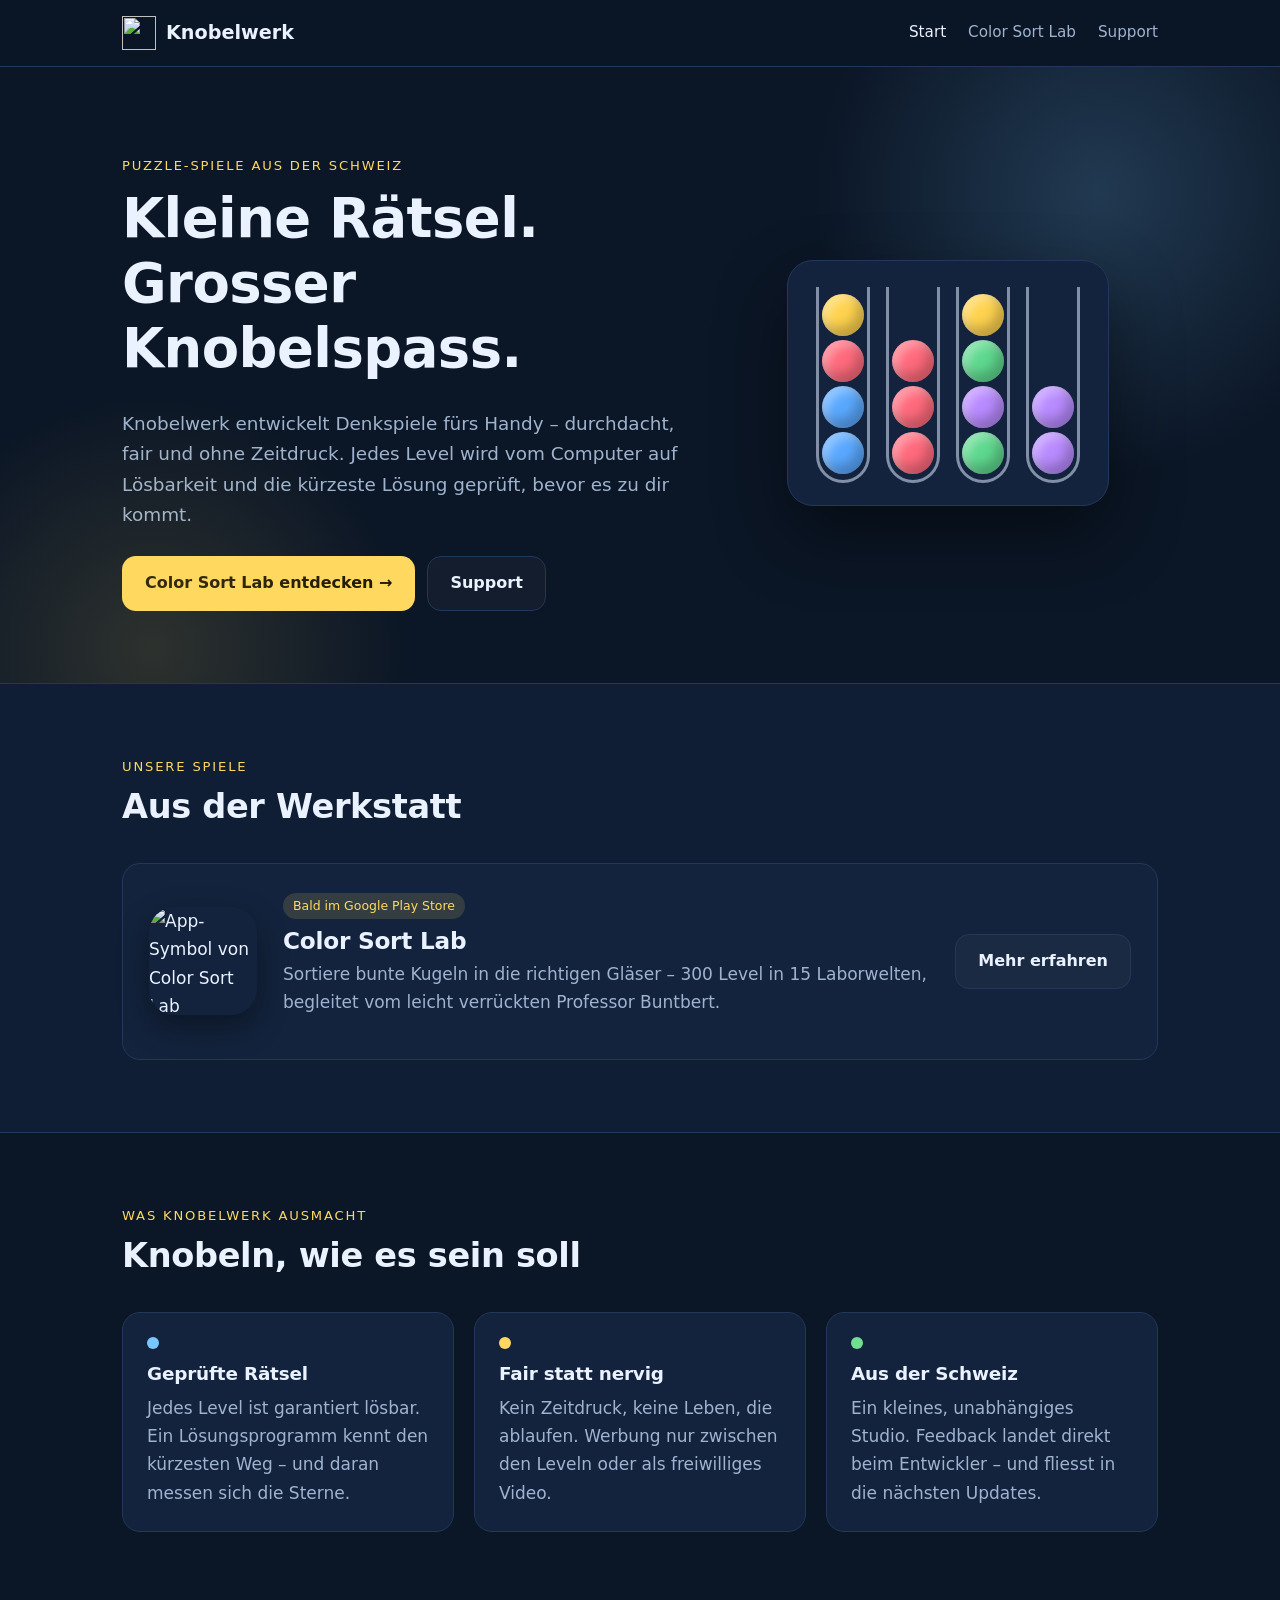
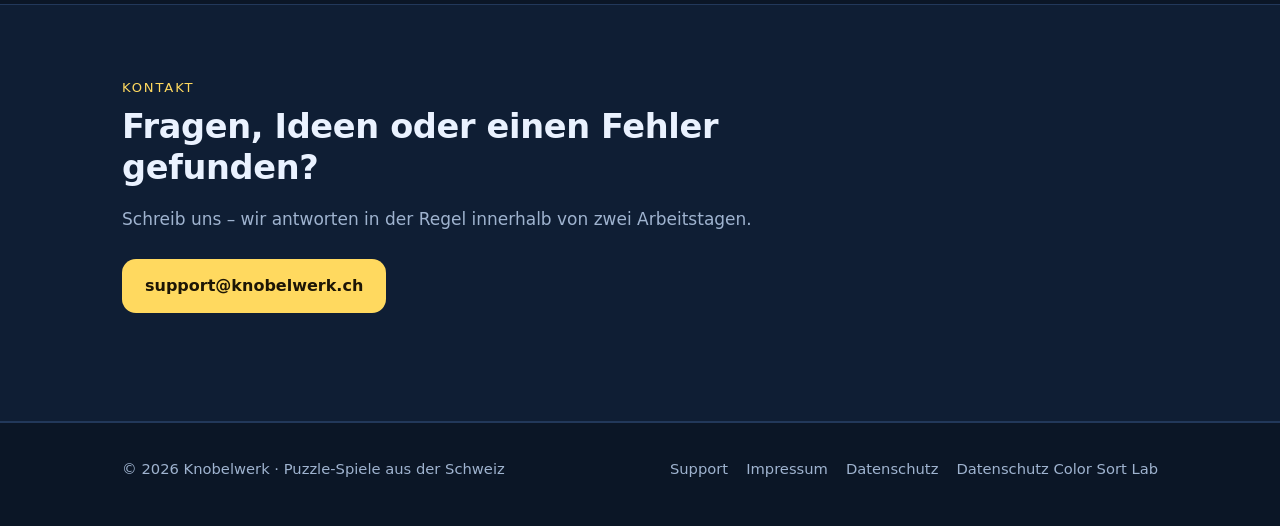
==== index.html @ 08bc74cb "Add files via upload" ====
<!DOCTYPE html>
<html lang="de">
<head>
  <meta charset="utf-8">
  <meta name="viewport" content="width=device-width, initial-scale=1">
  <title>Knobelwerk – Puzzle-Spiele aus der Schweiz</title>
  <meta name="description" content="Knobelwerk entwickelt durchdachte Denkspiele fürs Handy. Erstes Spiel: Color Sort Lab – 300 geprüfte Level, kein Zeitdruck.">
  <meta name="theme-color" content="#0b1626">
  <meta property="og:title" content="Knobelwerk – Puzzle-Spiele aus der Schweiz">
  <meta property="og:description" content="Knobelwerk entwickelt durchdachte Denkspiele fürs Handy. Erstes Spiel: Color Sort Lab – 300 geprüfte Level, kein Zeitdruck.">
  <meta property="og:type" content="website">
  <link rel="icon" href="/img/knobelwerk.svg" type="image/svg+xml">
  <link rel="icon" href="/favicon.png" type="image/png">
  <link rel="preload" href="/fonts/poppins-bold.woff2" as="font" type="font/woff2" crossorigin>
  <link rel="stylesheet" href="/style.css">
</head>
<body>
  <header class="site-header">
    <div class="wrap">
      <a class="brand" href="/"><img class="brand-mark" src="/img/knobelwerk.svg" alt="" width="34" height="34">Knobelwerk</a>
      <nav class="nav" aria-label="Hauptnavigation">
        <a href="/" aria-current="page" class="hide-sm">Start</a>
        <a href="/color-sort-lab/">Color Sort Lab</a>
        <a href="/support.html">Support</a>
      </nav>
    </div>
  </header>
  <main>
    <section class="hero">
      <div class="wrap">
        <div>
          <span class="eyebrow">Puzzle-Spiele aus der Schweiz</span>
          <h1>Kleine Rätsel.<br>Grosser Knobelspass.</h1>
          <p class="lead">Knobelwerk entwickelt Denkspiele fürs Handy – durchdacht, fair und ohne Zeitdruck. Jedes Level wird vom Computer auf Lösbarkeit und die kürzeste Lösung geprüft, bevor es zu dir kommt.</p>
          <div class="btn-row">
            <a class="btn btn-primary" href="/color-sort-lab/">Color Sort Lab entdecken →</a>
            <a class="btn btn-ghost" href="/support.html">Support</a>
          </div>
        </div>
        <div class="hero-art">
          <div class="tubes" aria-hidden="true">
            <div class="tube"><span class="ball b"></span><span class="ball b"></span><span class="ball r"></span><span class="ball y"></span></div>
            <div class="tube"><span class="ball r"></span><span class="ball r"></span><span class="ball r"></span></div>
            <div class="tube"><span class="ball g"></span><span class="ball v"></span><span class="ball g"></span><span class="ball y float"></span></div>
            <div class="tube"><span class="ball v"></span><span class="ball v"></span></div>
          </div>
        </div>
      </div>
    </section>

    <section class="alt" id="spiele">
      <div class="wrap">
        <div class="section-head">
          <span class="eyebrow">Unsere Spiele</span>
          <h2>Aus der Werkstatt</h2>
        </div>
        <article class="app-card">
          <img class="icon" src="/img/csl_icon.png" alt="App-Symbol von Color Sort Lab" width="108" height="108">
          <div>
            <span class="tag">Bald im Google Play Store</span>
            <h3>Color Sort Lab</h3>
            <p class="muted">Sortiere bunte Kugeln in die richtigen Gläser – 300 Level in 15 Laborwelten, begleitet vom leicht verrückten Professor Buntbert.</p>
          </div>
          <a class="btn btn-ghost" href="/color-sort-lab/">Mehr erfahren</a>
        </article>
      </div>
    </section>

    <section>
      <div class="wrap">
        <div class="section-head">
          <span class="eyebrow">Was Knobelwerk ausmacht</span>
          <h2>Knobeln, wie es sein soll</h2>
        </div>
        <div class="grid-3">
          <div class="card"><div class="dot" style="background:var(--blue)"></div><h3>Geprüfte Rätsel</h3><p>Jedes Level ist garantiert lösbar. Ein Lösungsprogramm kennt den kürzesten Weg – und daran messen sich die Sterne.</p></div>
          <div class="card"><div class="dot" style="background:var(--gold)"></div><h3>Fair statt nervig</h3><p>Kein Zeitdruck, keine Leben, die ablaufen. Werbung nur zwischen den Leveln oder als freiwilliges Video.</p></div>
          <div class="card"><div class="dot" style="background:var(--green)"></div><h3>Aus der Schweiz</h3><p>Ein kleines, unabhängiges Studio. Feedback landet direkt beim Entwickler – und fliesst in die nächsten Updates.</p></div>
        </div>
      </div>
    </section>

    <section class="alt" id="kontakt">
      <div class="wrap">
        <div class="section-head">
          <span class="eyebrow">Kontakt</span>
          <h2>Fragen, Ideen oder einen Fehler gefunden?</h2>
          <p class="muted">Schreib uns – wir antworten in der Regel innerhalb von zwei Arbeitstagen.</p>
          <div class="btn-row"><a class="btn btn-primary" href="mailto:support@knobelwerk.ch">support@knobelwerk.ch</a></div>
        </div>
      </div>
    </section>
  </main>
  <footer class="site-footer">
    <div class="wrap">
      <span>© 2026 Knobelwerk · Puzzle-Spiele aus der Schweiz</span>
      <nav aria-label="Rechtliches">
        <a href="/support.html">Support</a>
        <a href="/impressum.html">Impressum</a>
        <a href="/datenschutz.html">Datenschutz</a>
        <a href="/color-sort-lab/datenschutz.html">Datenschutz Color Sort Lab</a>
      </nav>
    </div>
  </footer>
</body>
</html>
---- style.css ----
/* Knobelwerk – gemeinsames Aussehen aller Seiten. Schriften liegen lokal (keine Google-Server). */
@font-face { font-family: "Poppins"; src: url("/fonts/poppins-regular.woff2") format("woff2"); font-weight: 400; font-display: swap; }
@font-face { font-family: "Poppins"; src: url("/fonts/poppins-medium.woff2") format("woff2"); font-weight: 500; font-display: swap; }
@font-face { font-family: "Poppins"; src: url("/fonts/poppins-bold.woff2") format("woff2"); font-weight: 700; font-display: swap; }

:root {
  --bg: #0b1626;
  --bg-2: #0f1e34;
  --panel: #13233d;
  --line: #22385a;
  --text: #eaf2ff;
  --muted: #9fb3cf;
  --gold: #ffd95f;
  --blue: #79c7ff;
  --pink: #ff829f;
  --green: #71df91;
  --violet: #c794ff;
  --radius: 18px;
  --max: 1080px;
}

* { box-sizing: border-box; }
html { scroll-behavior: smooth; }
body {
  margin: 0;
  background: var(--bg);
  color: var(--text);
  font: 400 17px/1.65 "Poppins", system-ui, -apple-system, "Segoe UI", Roboto, sans-serif;
  -webkit-font-smoothing: antialiased;
}
img { max-width: 100%; display: block; }
a { color: var(--blue); text-decoration-thickness: 1px; text-underline-offset: 3px; }
a:hover { color: #b5e0ff; }
h1, h2, h3 { font-weight: 700; line-height: 1.2; margin: 0 0 .5em; letter-spacing: -0.01em; }
h1 { font-size: clamp(2.1rem, 5vw, 3.4rem); }
h2 { font-size: clamp(1.5rem, 3vw, 2.1rem); }
h3 { font-size: 1.15rem; }
p { margin: 0 0 1em; }
.wrap { max-width: var(--max); margin: 0 auto; padding: 0 22px; }
.muted { color: var(--muted); }
.eyebrow { color: var(--gold); font-weight: 500; font-size: .82rem; letter-spacing: .14em; text-transform: uppercase; margin-bottom: .7em; display: block; }

/* Kopfzeile */
.site-header { position: sticky; top: 0; z-index: 10; background: rgba(11, 22, 38, .86); backdrop-filter: blur(10px); border-bottom: 1px solid var(--line); }
.site-header .wrap { display: flex; align-items: center; justify-content: space-between; height: 66px; gap: 16px; }
.brand { display: flex; align-items: center; gap: 10px; color: var(--text); text-decoration: none; font-weight: 700; font-size: 1.2rem; }
.brand-mark { width: 34px; height: 34px; }
.nav { display: flex; gap: 22px; }
.nav a { color: var(--muted); text-decoration: none; font-weight: 500; font-size: .95rem; white-space: nowrap; }
.nav a:hover, .nav a[aria-current="page"] { color: var(--text); }

/* Hero */
.hero { position: relative; overflow: hidden; padding: 88px 0 72px; }
.hero::before { content: ""; position: absolute; inset: -30% -10% auto auto; width: 620px; height: 620px; border-radius: 50%;
  background: radial-gradient(circle, rgba(121, 199, 255, .20), transparent 65%); pointer-events: none; }
.hero::after { content: ""; position: absolute; inset: auto auto -40% -10%; width: 560px; height: 560px; border-radius: 50%;
  background: radial-gradient(circle, rgba(255, 217, 95, .14), transparent 65%); pointer-events: none; }
.hero .wrap { position: relative; display: grid; grid-template-columns: 1.15fr .85fr; gap: 48px; align-items: center; }
.hero p.lead { font-size: 1.15rem; color: var(--muted); max-width: 34em; }
.hero-art { display: flex; justify-content: center; }

/* Kugel-Dekoration (reines CSS, kein Bild) */
.tubes { display: flex; gap: 16px; align-items: flex-end; padding: 26px 28px 22px; background: var(--panel); border: 1px solid var(--line); border-radius: 26px; box-shadow: 0 30px 70px rgba(0,0,0,.45); }
.tube { width: 54px; height: 196px; border: 3px solid rgba(220, 235, 255, .55); border-top: none; border-radius: 0 0 28px 28px; display: flex; flex-direction: column-reverse; align-items: center; gap: 4px; padding: 6px 0; }
.ball { width: 42px; height: 42px; border-radius: 50%; box-shadow: inset -6px -8px 12px rgba(0,0,0,.25), inset 6px 6px 10px rgba(255,255,255,.35); }
.ball.r { background: #ff6b7d; } .ball.b { background: #5aa9ff; } .ball.g { background: #5fd98f; } .ball.y { background: #ffd34f; } .ball.v { background: #b98bff; }
.ball.float { animation: bob 2.6s ease-in-out infinite; }
@keyframes bob { 0%, 100% { transform: translateY(-58px); } 50% { transform: translateY(-70px); } }
@media (prefers-reduced-motion: reduce) { .ball.float { animation: none; transform: translateY(-62px); } html { scroll-behavior: auto; } }

/* Knöpfe */
.btn-row { display: flex; flex-wrap: wrap; gap: 12px; margin-top: 26px; }
.btn { display: inline-flex; align-items: center; gap: 10px; padding: 13px 22px; border-radius: 14px; font-weight: 700; text-decoration: none; font-size: 1rem; border: 1px solid transparent; }
.btn-primary { background: var(--gold); color: #1d1606; }
.btn-primary:hover { background: #ffe58b; color: #1d1606; }
.btn-ghost { border-color: var(--line); color: var(--text); background: rgba(255,255,255,.03); }
.btn-ghost:hover { border-color: var(--blue); color: var(--text); }
.btn[aria-disabled="true"] { opacity: .75; cursor: default; }

/* Abschnitte */
section { padding: 72px 0; }
section.alt { background: var(--bg-2); border-top: 1px solid var(--line); border-bottom: 1px solid var(--line); }
.section-head { max-width: 640px; margin-bottom: 36px; }

/* App-Karte */
.app-card { display: grid; grid-template-columns: auto 1fr auto; gap: 26px; align-items: center; background: var(--panel); border: 1px solid var(--line); border-radius: var(--radius); padding: 26px; }
.app-card img.icon { width: 108px; height: 108px; border-radius: 26px; box-shadow: 0 12px 30px rgba(0,0,0,.4); }
.app-card h3 { font-size: 1.45rem; margin-bottom: .2em; }
.tag { display: inline-block; font-size: .78rem; font-weight: 500; padding: 3px 10px; border-radius: 999px; background: rgba(255, 217, 95, .14); color: var(--gold); margin-bottom: 8px; }

/* Raster */
.grid-3 { display: grid; grid-template-columns: repeat(3, 1fr); gap: 20px; }
.card { background: var(--panel); border: 1px solid var(--line); border-radius: var(--radius); padding: 24px; }
.card .dot { width: 12px; height: 12px; border-radius: 50%; margin-bottom: 14px; }
.card p { color: var(--muted); margin: 0; }

/* Screenshots */
.shots { display: grid; grid-auto-flow: column; grid-auto-columns: minmax(200px, 1fr); gap: 18px; overflow-x: auto; padding-bottom: 12px; scroll-snap-type: x mandatory; }
.shots figure { margin: 0; scroll-snap-align: start; }
.shots img { border-radius: 22px; border: 1px solid var(--line); box-shadow: 0 18px 40px rgba(0,0,0,.35); width: 100%; height: auto; aspect-ratio: 9 / 16; }
.shots figcaption { color: var(--muted); font-size: .88rem; margin-top: 10px; text-align: center; }

/* FAQ */
details { background: var(--panel); border: 1px solid var(--line); border-radius: 14px; padding: 4px 20px; margin-bottom: 12px; }
summary { cursor: pointer; font-weight: 500; padding: 14px 0; list-style: none; position: relative; padding-right: 28px; }
summary::-webkit-details-marker { display: none; }
summary::after { content: "+"; position: absolute; right: 0; top: 10px; font-size: 1.4rem; color: var(--gold); }
details[open] summary::after { content: "–"; }
details p, details ul { color: var(--muted); }

/* Textseiten (Datenschutz, Impressum) */
.doc { max-width: 780px; padding: 56px 22px 80px; margin: 0 auto; }
.doc h1 { font-size: clamp(1.8rem, 4vw, 2.4rem); }
.doc h2 { font-size: 1.25rem; margin-top: 2em; color: var(--gold); }
.doc h3 { margin-top: 1.4em; }
.doc li { margin-bottom: .4em; }
.box { background: var(--panel); border: 1px solid var(--line); border-radius: 14px; padding: 16px 20px; margin: 18px 0; }
table { width: 100%; border-collapse: collapse; font-size: .95rem; margin: 12px 0; }
th, td { text-align: left; vertical-align: top; padding: 9px 10px; border-bottom: 1px solid var(--line); }
th { color: var(--muted); font-weight: 500; }
.table-scroll { overflow-x: auto; }

/* Fusszeile */
.site-footer { border-top: 1px solid var(--line); padding: 34px 0 44px; color: var(--muted); font-size: .92rem; }
.site-footer .wrap { display: flex; flex-wrap: wrap; gap: 14px 28px; justify-content: space-between; align-items: center; }
.site-footer nav { display: flex; flex-wrap: wrap; gap: 18px; }
.site-footer a { color: var(--muted); text-decoration: none; }
.site-footer a:hover { color: var(--text); }

@media (max-width: 860px) {
  .hero { padding: 56px 0 48px; }
  .hero .wrap { grid-template-columns: 1fr; gap: 40px; }
  .grid-3 { grid-template-columns: 1fr; }
  .app-card { grid-template-columns: 1fr; text-align: left; }
  .app-card img.icon { width: 84px; height: 84px; border-radius: 20px; }
  .app-card .btn { justify-content: center; }
  .wrap { padding: 0 18px; }
  .brand { font-size: 1.05rem; gap: 8px; }
  .brand-mark { width: 30px; height: 30px; }
  .nav { gap: 14px; }
  .nav a { font-size: .9rem; }
  .nav a.hide-sm { display: none; }
  .tube { width: 44px; height: 164px; }
  .ball { width: 34px; height: 34px; }
  @keyframes bob { 0%, 100% { transform: translateY(-48px); } 50% { transform: translateY(-58px); } }
}
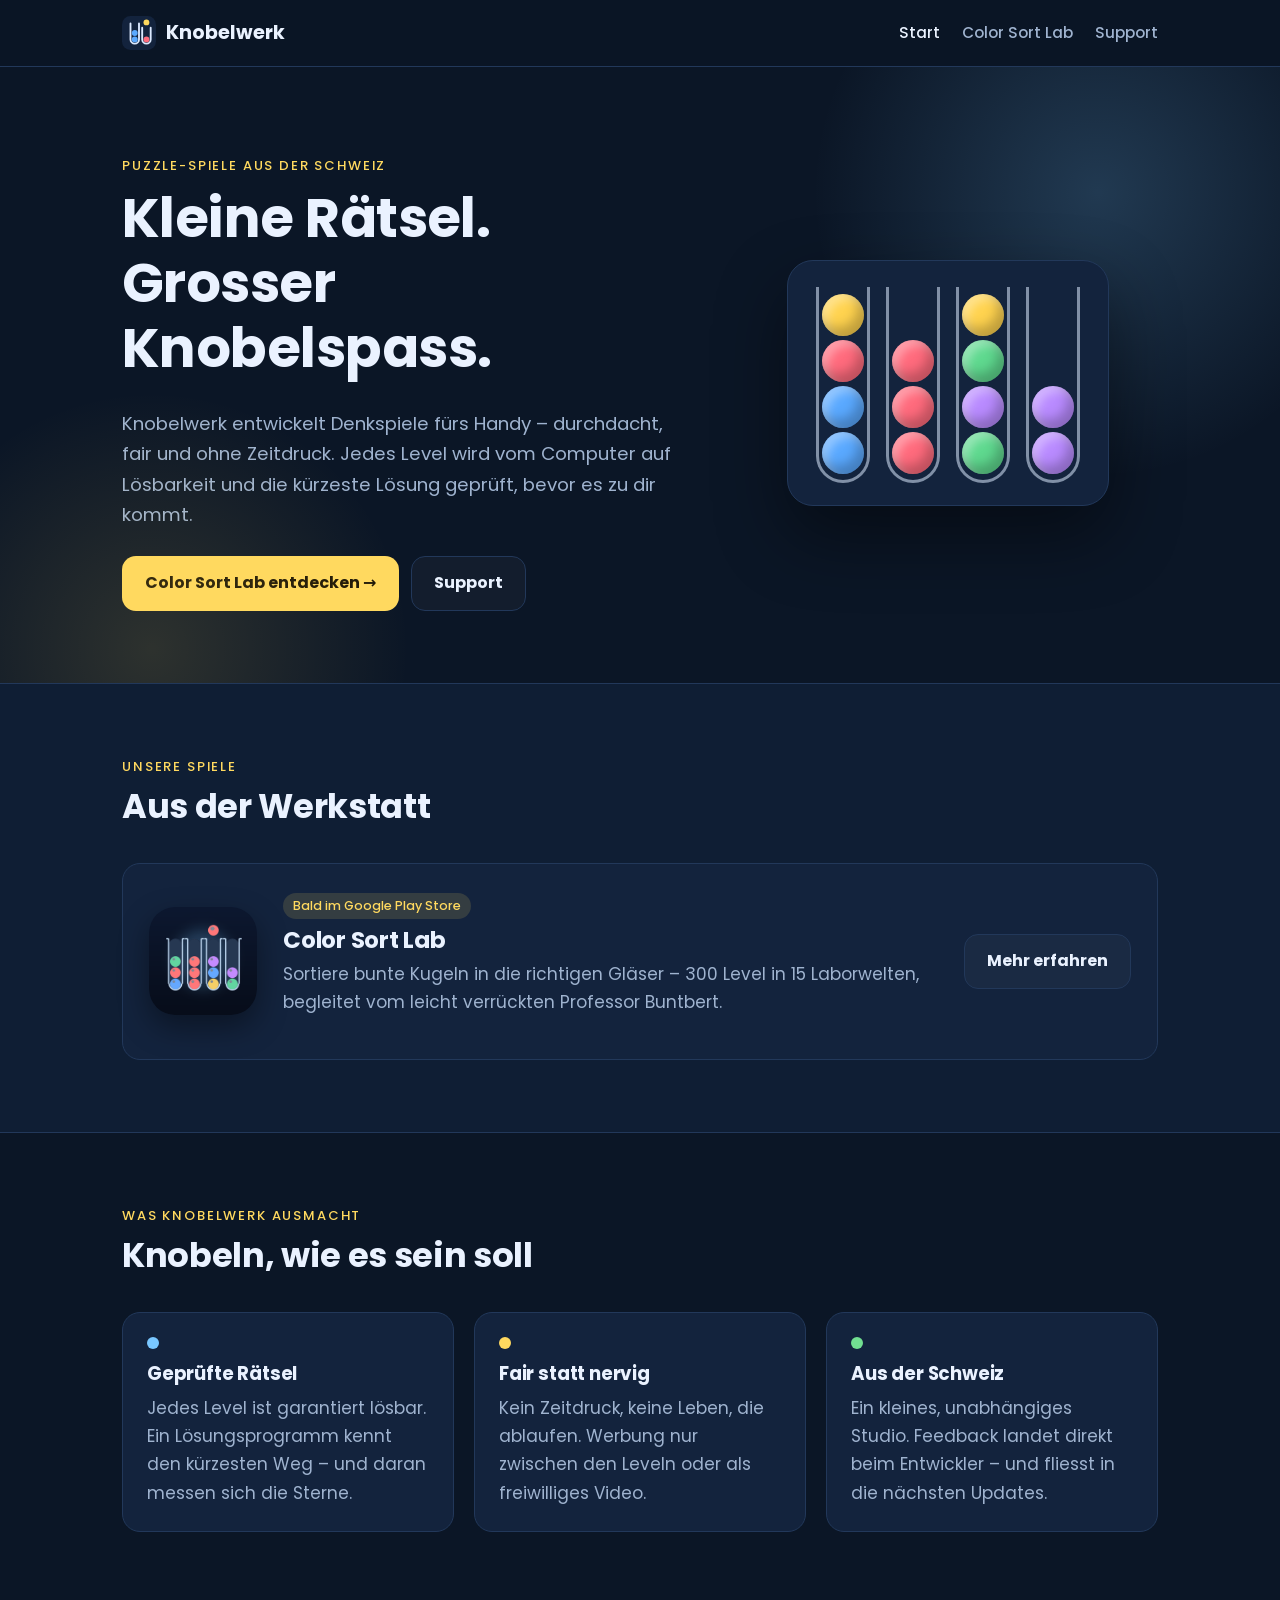
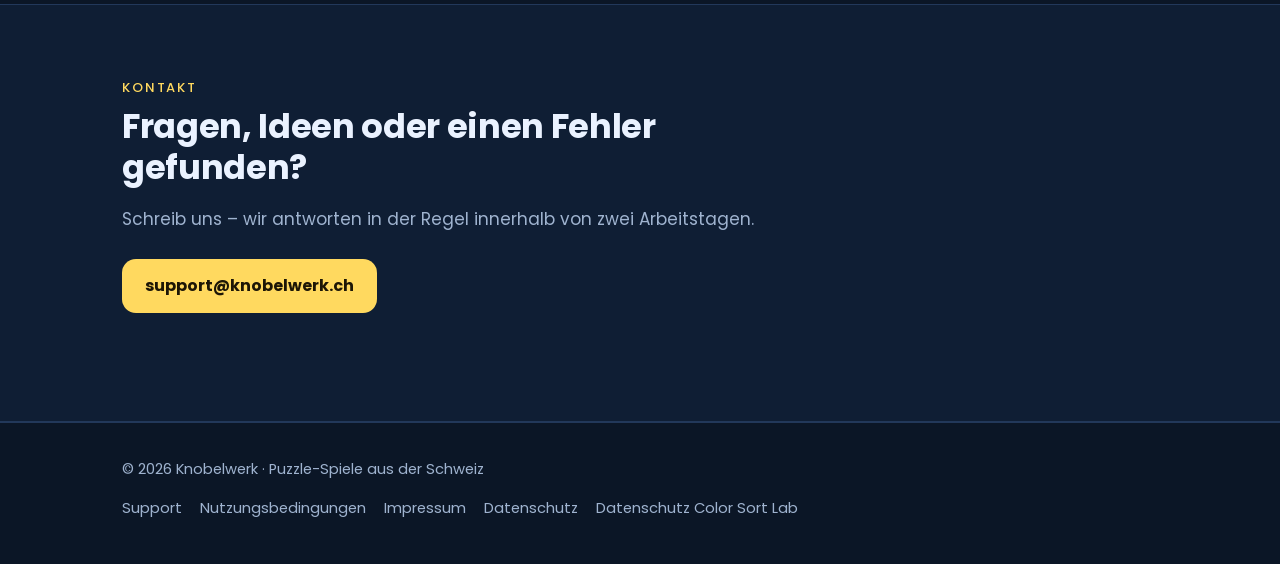
==== commit eb81be8b: "Add files via upload" ====
--- a/index.html
+++ b/index.html
@@ -96,6 +96,7 @@
       <span>© 2026 Knobelwerk · Puzzle-Spiele aus der Schweiz</span>
       <nav aria-label="Rechtliches">
         <a href="/support.html">Support</a>
+        <a href="/nutzungsbedingungen.html">Nutzungsbedingungen</a>
         <a href="/impressum.html">Impressum</a>
         <a href="/datenschutz.html">Datenschutz</a>
         <a href="/color-sort-lab/datenschutz.html">Datenschutz Color Sort Lab</a>
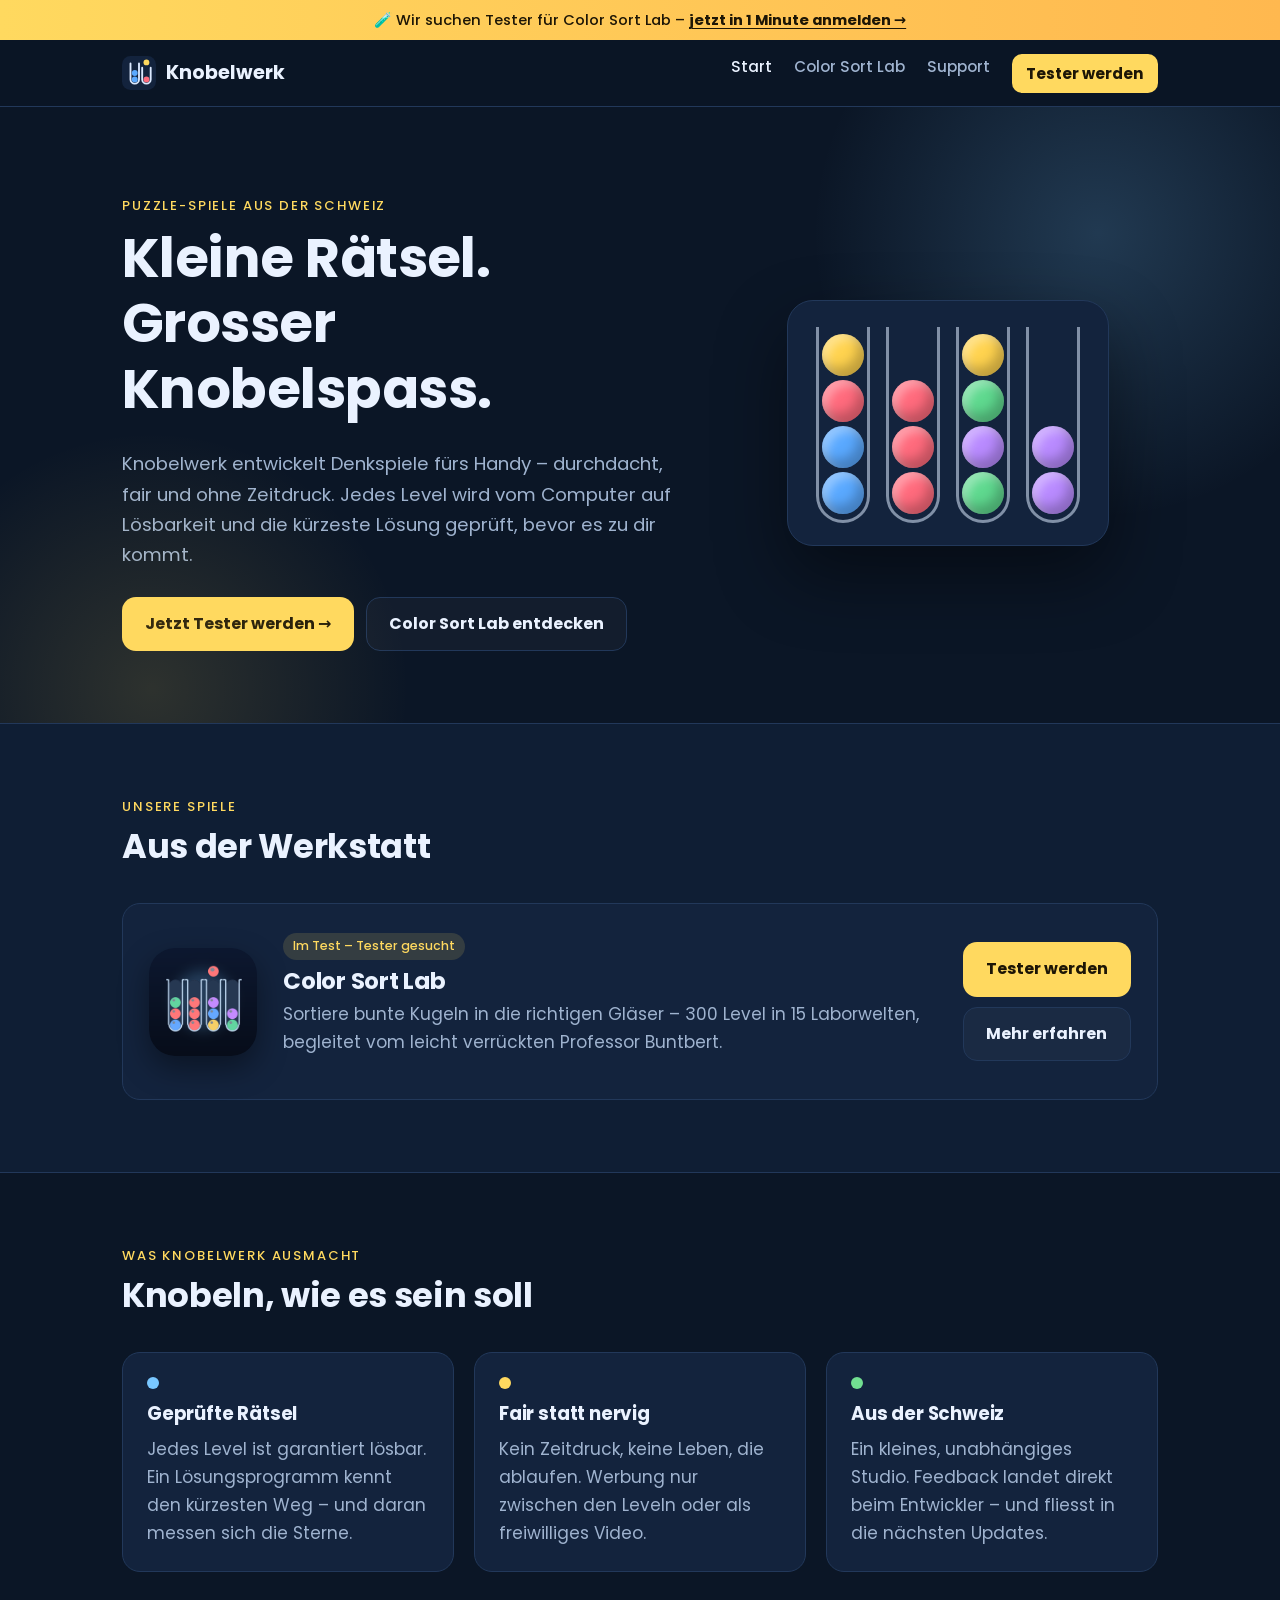
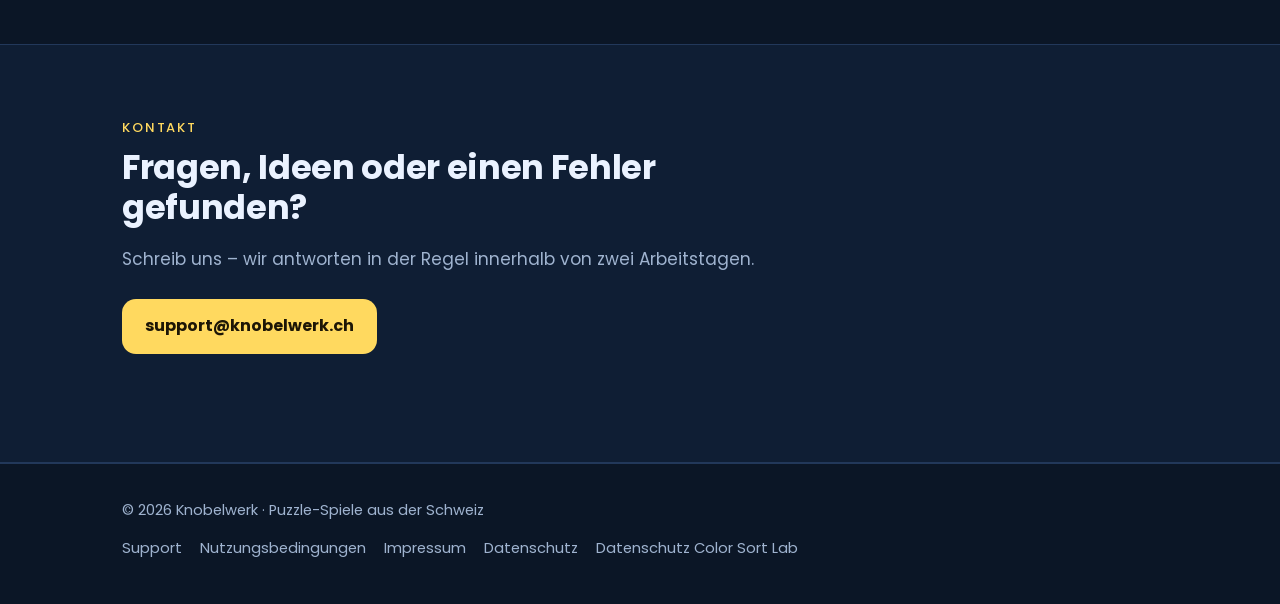
==== commit fd4623a6: "Add files via upload Hinzufügen Anmelden für den Test" ====
--- a/index.html
+++ b/index.html
@@ -15,13 +15,15 @@
   <link rel="stylesheet" href="/style.css">
 </head>
 <body>
+  <div class="announce">🧪 Wir suchen Tester für Color Sort Lab – <a href="/tester/">jetzt in 1 Minute anmelden →</a></div>
   <header class="site-header">
     <div class="wrap">
       <a class="brand" href="/"><img class="brand-mark" src="/img/knobelwerk.svg" alt="" width="34" height="34">Knobelwerk</a>
       <nav class="nav" aria-label="Hauptnavigation">
         <a href="/" aria-current="page" class="hide-sm">Start</a>
-        <a href="/color-sort-lab/">Color Sort Lab</a>
+        <a href="/color-sort-lab/" class="hide-sm">Color Sort Lab</a>
         <a href="/support.html">Support</a>
+        <a href="/tester/" class="nav-cta">Tester werden</a>
       </nav>
     </div>
   </header>
@@ -33,8 +35,8 @@
           <h1>Kleine Rätsel.<br>Grosser Knobelspass.</h1>
           <p class="lead">Knobelwerk entwickelt Denkspiele fürs Handy – durchdacht, fair und ohne Zeitdruck. Jedes Level wird vom Computer auf Lösbarkeit und die kürzeste Lösung geprüft, bevor es zu dir kommt.</p>
           <div class="btn-row">
-            <a class="btn btn-primary" href="/color-sort-lab/">Color Sort Lab entdecken →</a>
-            <a class="btn btn-ghost" href="/support.html">Support</a>
+            <a class="btn btn-primary" href="/tester/">Jetzt Tester werden →</a>
+            <a class="btn btn-ghost" href="/color-sort-lab/">Color Sort Lab entdecken</a>
           </div>
         </div>
         <div class="hero-art">
@@ -57,11 +59,14 @@
         <article class="app-card">
           <img class="icon" src="/img/csl_icon.png" alt="App-Symbol von Color Sort Lab" width="108" height="108">
           <div>
-            <span class="tag">Bald im Google Play Store</span>
+            <span class="tag">Im Test – Tester gesucht</span>
             <h3>Color Sort Lab</h3>
             <p class="muted">Sortiere bunte Kugeln in die richtigen Gläser – 300 Level in 15 Laborwelten, begleitet vom leicht verrückten Professor Buntbert.</p>
           </div>
-          <a class="btn btn-ghost" href="/color-sort-lab/">Mehr erfahren</a>
+          <div style="display:grid;gap:10px">
+            <a class="btn btn-primary" href="/tester/">Tester werden</a>
+            <a class="btn btn-ghost" href="/color-sort-lab/">Mehr erfahren</a>
+          </div>
         </article>
       </div>
     </section>
--- a/style.css
+++ b/style.css
@@ -144,3 +144,40 @@
   .ball { width: 34px; height: 34px; }
   @keyframes bob { 0%, 100% { transform: translateY(-48px); } 50% { transform: translateY(-58px); } }
 }
+
+/* Hinweisleiste Tester (oben auf allen Seiten) */
+.announce { background: linear-gradient(90deg, #ffd95f, #ffb84f); color: #1d1606; text-align: center; font-weight: 500; font-size: .92rem; padding: 8px 16px; }
+.announce a { color: #1d1606; font-weight: 700; }
+.nav a.nav-cta { background: var(--gold); color: #1d1606; padding: 7px 14px; border-radius: 10px; font-weight: 700; }
+.nav a.nav-cta:hover, .nav a.nav-cta[aria-current="page"] { background: #ffe58b; color: #1d1606; }
+
+/* Formular */
+.form-card { background: var(--panel); border: 1px solid var(--line); border-radius: var(--radius); padding: 28px; }
+.form-card h2 { margin-bottom: .3em; }
+.field { margin-bottom: 18px; }
+.field label { display: block; font-weight: 500; margin-bottom: 6px; }
+.field .hint { color: var(--muted); font-size: .86rem; margin-top: 4px; }
+.field input[type=text], .field input[type=email], .field select, .field textarea {
+  width: 100%; padding: 13px 14px; border-radius: 12px; border: 1px solid var(--line); background: #0b1626; color: var(--text);
+  font: inherit; font-size: 1rem; }
+.field input:focus, .field select:focus, .field textarea:focus { outline: 2px solid var(--blue); outline-offset: 1px; border-color: transparent; }
+.check { display: flex; gap: 12px; align-items: flex-start; color: var(--muted); font-size: .92rem; margin-bottom: 20px; }
+.check input { width: 20px; height: 20px; margin-top: 3px; accent-color: var(--gold); flex: none; }
+.form-card button { width: 100%; justify-content: center; border: none; cursor: pointer; font: inherit; font-weight: 700; font-size: 1.05rem; }
+.honey { position: absolute; left: -5000px; }
+.tester-grid { display: grid; grid-template-columns: 1fr 1fr; gap: 40px; align-items: start; }
+.steps { counter-reset: s; list-style: none; padding: 0; margin: 0 0 24px; }
+.steps li { counter-increment: s; position: relative; padding-left: 52px; margin-bottom: 18px; }
+.steps li::before { content: counter(s); position: absolute; left: 0; top: 0; width: 36px; height: 36px; border-radius: 50%; background: var(--gold); color: #1d1606; font-weight: 700; display: grid; place-items: center; }
+.steps li strong { display: block; }
+.steps li span { color: var(--muted); }
+.qr { background: #fff; border-radius: 16px; padding: 12px; width: 180px; }
+@media (max-width: 860px) {
+  .tester-grid { grid-template-columns: 1fr; gap: 28px; }
+  .nav a.nav-cta { padding: 6px 10px; }
+}
+@media (max-width: 860px) {
+  .tester-grid > form { order: -1; }
+  .hero-compact { padding: 36px 0 28px; }
+  .hero-compact .hero-art { display: none; }
+}
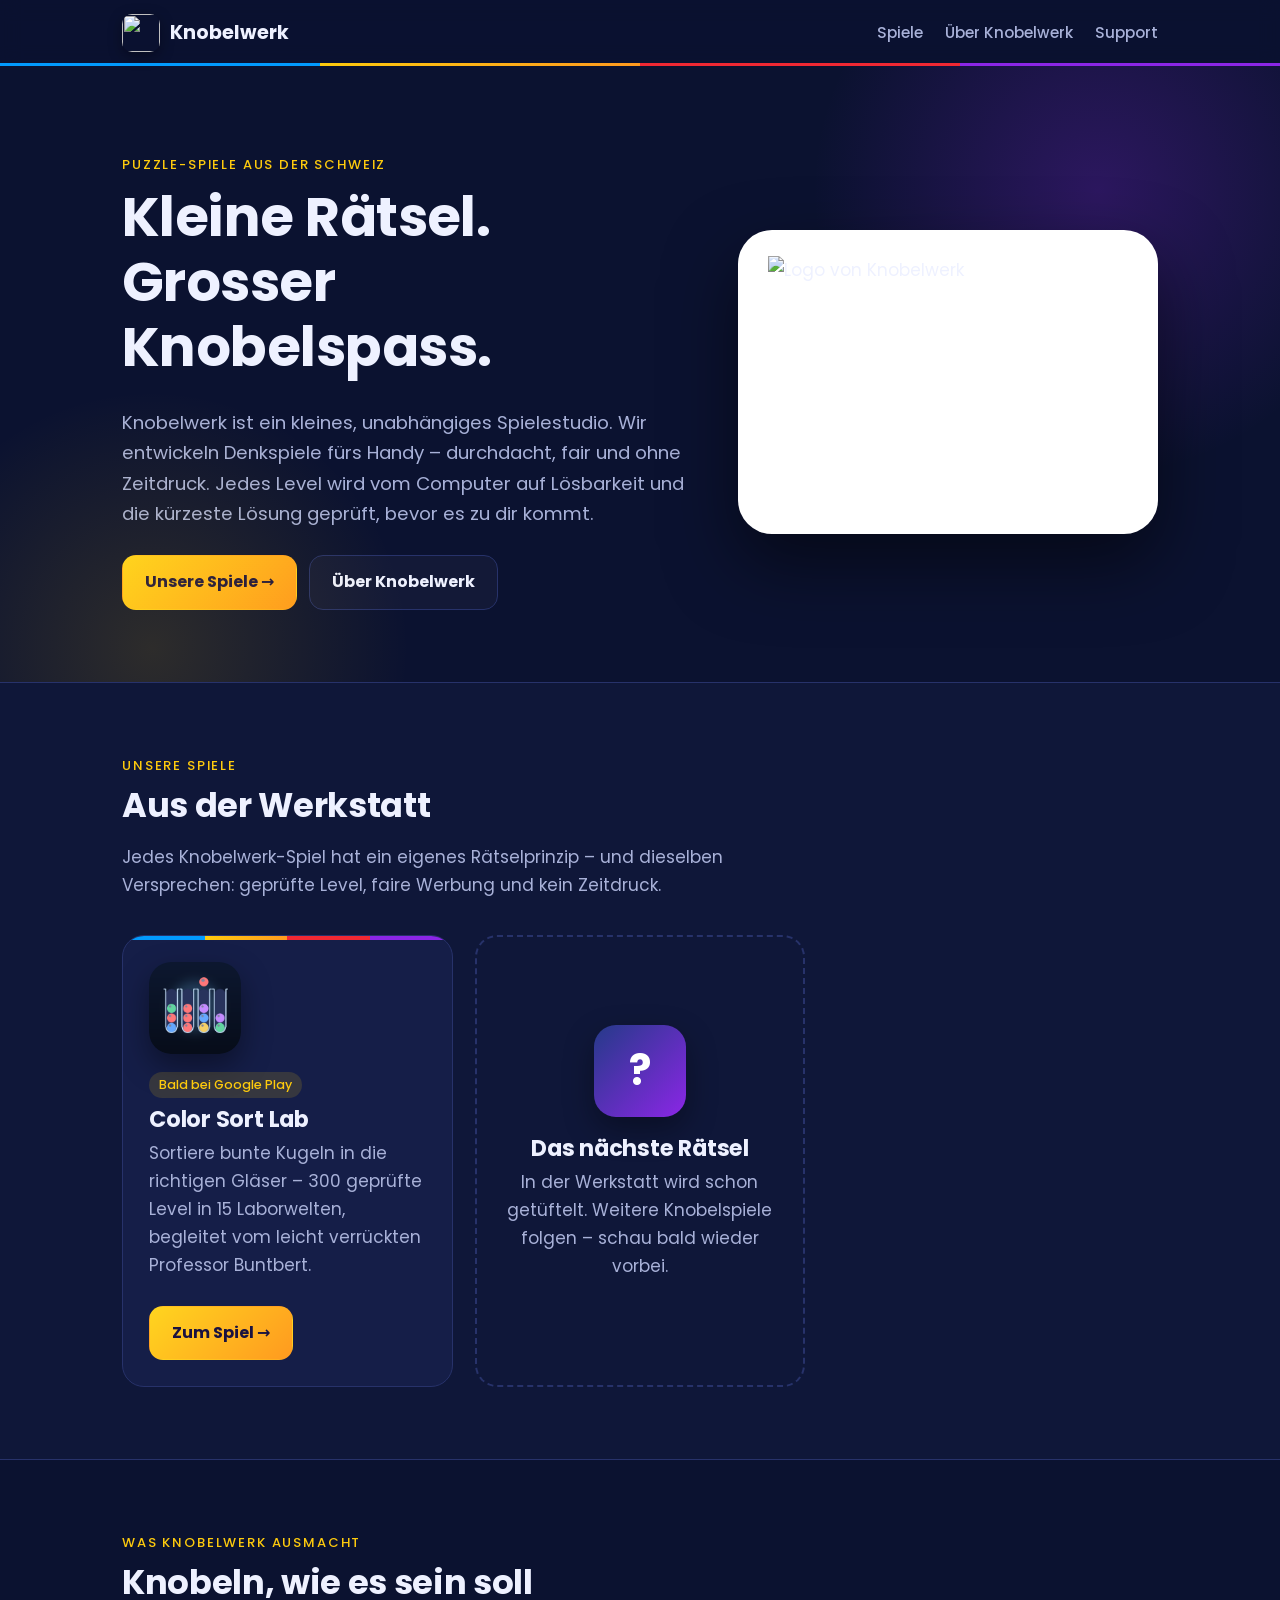
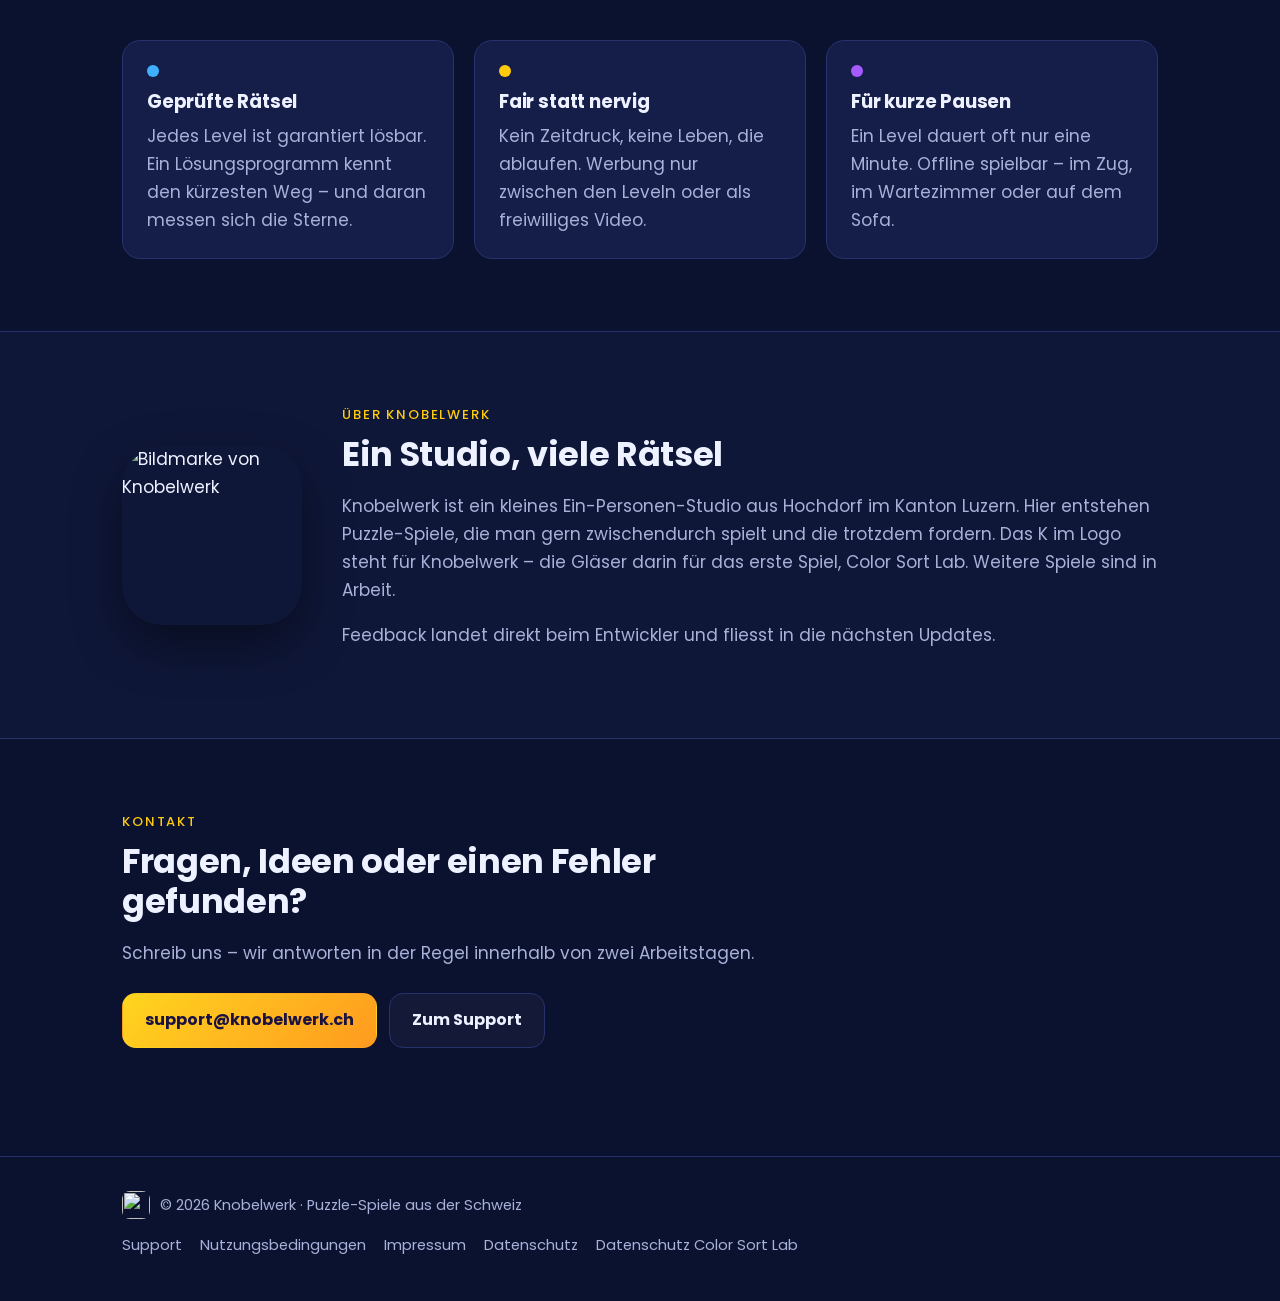
==== commit 6cc847b5: "Add files via upload" ====
--- a/index.html
+++ b/index.html
@@ -4,26 +4,26 @@
   <meta charset="utf-8">
   <meta name="viewport" content="width=device-width, initial-scale=1">
   <title>Knobelwerk – Puzzle-Spiele aus der Schweiz</title>
-  <meta name="description" content="Knobelwerk entwickelt durchdachte Denkspiele fürs Handy. Erstes Spiel: Color Sort Lab – 300 geprüfte Level, kein Zeitdruck.">
-  <meta name="theme-color" content="#0b1626">
+  <meta name="description" content="Knobelwerk ist ein kleines Spielestudio aus der Schweiz und entwickelt durchdachte Denkspiele fürs Handy – fair, geprüft und ohne Zeitdruck.">
+  <meta name="theme-color" content="#0b1230">
   <meta property="og:title" content="Knobelwerk – Puzzle-Spiele aus der Schweiz">
-  <meta property="og:description" content="Knobelwerk entwickelt durchdachte Denkspiele fürs Handy. Erstes Spiel: Color Sort Lab – 300 geprüfte Level, kein Zeitdruck.">
+  <meta property="og:description" content="Knobelwerk ist ein kleines Spielestudio aus der Schweiz und entwickelt durchdachte Denkspiele fürs Handy – fair, geprüft und ohne Zeitdruck.">
   <meta property="og:type" content="website">
-  <link rel="icon" href="/img/knobelwerk.svg" type="image/svg+xml">
+  <meta property="og:site_name" content="Knobelwerk">
+  <meta property="og:image" content="https://www.knobelwerk.ch/img/og-knobelwerk.png">
   <link rel="icon" href="/favicon.png" type="image/png">
+  <link rel="apple-touch-icon" href="/apple-touch-icon.png">
   <link rel="preload" href="/fonts/poppins-bold.woff2" as="font" type="font/woff2" crossorigin>
   <link rel="stylesheet" href="/style.css">
 </head>
 <body>
-  <div class="announce">🧪 Wir suchen Tester für Color Sort Lab – <a href="/tester/">jetzt in 1 Minute anmelden →</a></div>
   <header class="site-header">
     <div class="wrap">
-      <a class="brand" href="/"><img class="brand-mark" src="/img/knobelwerk.svg" alt="" width="34" height="34">Knobelwerk</a>
+      <a class="brand" href="/"><img class="brand-mark" src="/img/knobelwerk-mark-96.png" alt="" width="38" height="38">Knobelwerk</a>
       <nav class="nav" aria-label="Hauptnavigation">
-        <a href="/" aria-current="page" class="hide-sm">Start</a>
-        <a href="/color-sort-lab/" class="hide-sm">Color Sort Lab</a>
+        <a href="/#spiele">Spiele</a>
+        <a href="/#studio" class="hide-sm">Über Knobelwerk</a>
         <a href="/support.html">Support</a>
-        <a href="/tester/" class="nav-cta">Tester werden</a>
       </nav>
     </div>
   </header>
@@ -33,19 +33,14 @@
         <div>
           <span class="eyebrow">Puzzle-Spiele aus der Schweiz</span>
           <h1>Kleine Rätsel.<br>Grosser Knobelspass.</h1>
-          <p class="lead">Knobelwerk entwickelt Denkspiele fürs Handy – durchdacht, fair und ohne Zeitdruck. Jedes Level wird vom Computer auf Lösbarkeit und die kürzeste Lösung geprüft, bevor es zu dir kommt.</p>
+          <p class="lead">Knobelwerk ist ein kleines, unabhängiges Spielestudio. Wir entwickeln Denkspiele fürs Handy – durchdacht, fair und ohne Zeitdruck. Jedes Level wird vom Computer auf Lösbarkeit und die kürzeste Lösung geprüft, bevor es zu dir kommt.</p>
           <div class="btn-row">
-            <a class="btn btn-primary" href="/tester/">Jetzt Tester werden →</a>
-            <a class="btn btn-ghost" href="/color-sort-lab/">Color Sort Lab entdecken</a>
+            <a class="btn btn-primary" href="#spiele">Unsere Spiele →</a>
+            <a class="btn btn-ghost" href="#studio">Über Knobelwerk</a>
           </div>
         </div>
         <div class="hero-art">
-          <div class="tubes" aria-hidden="true">
-            <div class="tube"><span class="ball b"></span><span class="ball b"></span><span class="ball r"></span><span class="ball y"></span></div>
-            <div class="tube"><span class="ball r"></span><span class="ball r"></span><span class="ball r"></span></div>
-            <div class="tube"><span class="ball g"></span><span class="ball v"></span><span class="ball g"></span><span class="ball y float"></span></div>
-            <div class="tube"><span class="ball v"></span><span class="ball v"></span></div>
-          </div>
+          <div class="logo-card"><img src="/img/knobelwerk-logo-600.webp" srcset="/img/knobelwerk-logo-600.webp 600w, /img/knobelwerk-logo.webp 1173w" sizes="(max-width: 860px) 300px, 440px" alt="Logo von Knobelwerk" width="600" height="420"></div>
         </div>
       </div>
     </section>
@@ -55,19 +50,22 @@
         <div class="section-head">
           <span class="eyebrow">Unsere Spiele</span>
           <h2>Aus der Werkstatt</h2>
+          <p class="muted">Jedes Knobelwerk-Spiel hat ein eigenes Rätselprinzip – und dieselben Versprechen: geprüfte Level, faire Werbung und kein Zeitdruck.</p>
         </div>
-        <article class="app-card">
-          <img class="icon" src="/img/csl_icon.png" alt="App-Symbol von Color Sort Lab" width="108" height="108">
-          <div>
-            <span class="tag">Im Test – Tester gesucht</span>
+        <div class="game-grid">
+          <article class="game-card">
+            <img class="icon" src="/img/csl_icon.png" alt="App-Symbol von Color Sort Lab" width="92" height="92">
+            <span class="tag">Bald bei Google Play</span>
             <h3>Color Sort Lab</h3>
-            <p class="muted">Sortiere bunte Kugeln in die richtigen Gläser – 300 Level in 15 Laborwelten, begleitet vom leicht verrückten Professor Buntbert.</p>
-          </div>
-          <div style="display:grid;gap:10px">
-            <a class="btn btn-primary" href="/tester/">Tester werden</a>
-            <a class="btn btn-ghost" href="/color-sort-lab/">Mehr erfahren</a>
-          </div>
-        </article>
+            <p>Sortiere bunte Kugeln in die richtigen Gläser – 300 geprüfte Level in 15 Laborwelten, begleitet vom leicht verrückten Professor Buntbert.</p>
+            <div class="btn-row"><a class="btn btn-primary" href="/color-sort-lab/">Zum Spiel →</a></div>
+          </article>
+          <article class="game-card soon">
+            <div class="soon-icon" aria-hidden="true">?</div>
+            <h3>Das nächste Rätsel</h3>
+            <p>In der Werkstatt wird schon getüftelt. Weitere Knobelspiele folgen – schau bald wieder vorbei.</p>
+          </article>
+        </div>
       </div>
     </section>
 
@@ -80,25 +78,37 @@
         <div class="grid-3">
           <div class="card"><div class="dot" style="background:var(--blue)"></div><h3>Geprüfte Rätsel</h3><p>Jedes Level ist garantiert lösbar. Ein Lösungsprogramm kennt den kürzesten Weg – und daran messen sich die Sterne.</p></div>
           <div class="card"><div class="dot" style="background:var(--gold)"></div><h3>Fair statt nervig</h3><p>Kein Zeitdruck, keine Leben, die ablaufen. Werbung nur zwischen den Leveln oder als freiwilliges Video.</p></div>
-          <div class="card"><div class="dot" style="background:var(--green)"></div><h3>Aus der Schweiz</h3><p>Ein kleines, unabhängiges Studio. Feedback landet direkt beim Entwickler – und fliesst in die nächsten Updates.</p></div>
+          <div class="card"><div class="dot" style="background:var(--violet)"></div><h3>Für kurze Pausen</h3><p>Ein Level dauert oft nur eine Minute. Offline spielbar – im Zug, im Wartezimmer oder auf dem Sofa.</p></div>
         </div>
       </div>
     </section>
 
-    <section class="alt" id="kontakt">
+    <section class="alt" id="studio">
+      <div class="wrap studio">
+        <img src="/img/knobelwerk-mark.png" alt="Bildmarke von Knobelwerk" width="180" height="180">
+        <div>
+          <span class="eyebrow">Über Knobelwerk</span>
+          <h2>Ein Studio, viele Rätsel</h2>
+          <p class="muted">Knobelwerk ist ein kleines Ein-Personen-Studio aus Hochdorf im Kanton Luzern. Hier entstehen Puzzle-Spiele, die man gern zwischendurch spielt und die trotzdem fordern. Das K im Logo steht für Knobelwerk – die Gläser darin für das erste Spiel, Color Sort Lab. Weitere Spiele sind in Arbeit.</p>
+          <p class="muted">Feedback landet direkt beim Entwickler und fliesst in die nächsten Updates.</p>
+        </div>
+      </div>
+    </section>
+
+    <section id="kontakt">
       <div class="wrap">
         <div class="section-head">
           <span class="eyebrow">Kontakt</span>
           <h2>Fragen, Ideen oder einen Fehler gefunden?</h2>
           <p class="muted">Schreib uns – wir antworten in der Regel innerhalb von zwei Arbeitstagen.</p>
-          <div class="btn-row"><a class="btn btn-primary" href="mailto:support@knobelwerk.ch">support@knobelwerk.ch</a></div>
+          <div class="btn-row"><a class="btn btn-primary" href="mailto:support@knobelwerk.ch">support@knobelwerk.ch</a><a class="btn btn-ghost" href="/support.html">Zum Support</a></div>
         </div>
       </div>
     </section>
   </main>
   <footer class="site-footer">
     <div class="wrap">
-      <span>© 2026 Knobelwerk · Puzzle-Spiele aus der Schweiz</span>
+      <span class="foot-brand"><img src="/img/knobelwerk-mark-96.png" alt="" width="28" height="28">© 2026 Knobelwerk · Puzzle-Spiele aus der Schweiz</span>
       <nav aria-label="Rechtliches">
         <a href="/support.html">Support</a>
         <a href="/nutzungsbedingungen.html">Nutzungsbedingungen</a>
@@ -108,5 +118,6 @@
       </nav>
     </div>
   </footer>
+  <!-- Cloudflare Web Analytics --><script type='module' src='https://static.cloudflareinsights.com/beacon.min.js' data-cf-beacon='{"token": "4642e7c9e9e7427aa31e2b17c8c2f21d"}'></script><!-- End Cloudflare Web Analytics -->
 </body>
 </html>
--- a/style.css
+++ b/style.css
@@ -4,17 +4,21 @@
 @font-face { font-family: "Poppins"; src: url("/fonts/poppins-bold.woff2") format("woff2"); font-weight: 700; font-display: swap; }
 
 :root {
-  --bg: #0b1626;
-  --bg-2: #0f1e34;
-  --panel: #13233d;
-  --line: #22385a;
-  --text: #eaf2ff;
-  --muted: #9fb3cf;
-  --gold: #ffd95f;
-  --blue: #79c7ff;
-  --pink: #ff829f;
+  /* Farben aus dem Knobelwerk-Logo: Indigo, Gelb→Orange, Violett, Rot, Blau */
+  --bg: #0b1230;
+  --bg-2: #0f1739;
+  --panel: #151e48;
+  --line: #27326a;
+  --text: #eef1ff;
+  --muted: #a8b1d8;
+  --navy: #253a89;
+  --gold: #fdca0d;
+  --orange: #ff9a1f;
+  --blue: #3fb0ff;
+  --pink: #ff5a66;
   --green: #71df91;
-  --violet: #c794ff;
+  --violet: #a65bff;
+  --brand-gradient: linear-gradient(90deg, #029afd 0%, #029afd 25%, #fdca0d 25%, #ff9a1f 50%, #f02833 50%, #f02833 75%, #8b26e6 75%);
   --radius: 18px;
   --max: 1080px;
 }
@@ -30,7 +34,7 @@
 }
 img { max-width: 100%; display: block; }
 a { color: var(--blue); text-decoration-thickness: 1px; text-underline-offset: 3px; }
-a:hover { color: #b5e0ff; }
+a:hover { color: #9fd6ff; }
 h1, h2, h3 { font-weight: 700; line-height: 1.2; margin: 0 0 .5em; letter-spacing: -0.01em; }
 h1 { font-size: clamp(2.1rem, 5vw, 3.4rem); }
 h2 { font-size: clamp(1.5rem, 3vw, 2.1rem); }
@@ -41,10 +45,11 @@
 .eyebrow { color: var(--gold); font-weight: 500; font-size: .82rem; letter-spacing: .14em; text-transform: uppercase; margin-bottom: .7em; display: block; }
 
 /* Kopfzeile */
-.site-header { position: sticky; top: 0; z-index: 10; background: rgba(11, 22, 38, .86); backdrop-filter: blur(10px); border-bottom: 1px solid var(--line); }
+.site-header { position: sticky; top: 0; z-index: 10; background: rgba(11, 18, 48, .88); backdrop-filter: blur(10px); }
+.site-header::after { content: ""; position: absolute; left: 0; right: 0; bottom: 0; height: 3px; background: var(--brand-gradient); }
 .site-header .wrap { display: flex; align-items: center; justify-content: space-between; height: 66px; gap: 16px; }
 .brand { display: flex; align-items: center; gap: 10px; color: var(--text); text-decoration: none; font-weight: 700; font-size: 1.2rem; }
-.brand-mark { width: 34px; height: 34px; }
+.brand-mark { width: 38px; height: 38px; border-radius: 10px; box-shadow: 0 4px 14px rgba(0,0,0,.35); }
 .nav { display: flex; gap: 22px; }
 .nav a { color: var(--muted); text-decoration: none; font-weight: 500; font-size: .95rem; white-space: nowrap; }
 .nav a:hover, .nav a[aria-current="page"] { color: var(--text); }
@@ -52,9 +57,9 @@
 /* Hero */
 .hero { position: relative; overflow: hidden; padding: 88px 0 72px; }
 .hero::before { content: ""; position: absolute; inset: -30% -10% auto auto; width: 620px; height: 620px; border-radius: 50%;
-  background: radial-gradient(circle, rgba(121, 199, 255, .20), transparent 65%); pointer-events: none; }
+  background: radial-gradient(circle, rgba(139, 38, 230, .26), transparent 65%); pointer-events: none; }
 .hero::after { content: ""; position: absolute; inset: auto auto -40% -10%; width: 560px; height: 560px; border-radius: 50%;
-  background: radial-gradient(circle, rgba(255, 217, 95, .14), transparent 65%); pointer-events: none; }
+  background: radial-gradient(circle, rgba(253, 202, 13, .14), transparent 65%); pointer-events: none; }
 .hero .wrap { position: relative; display: grid; grid-template-columns: 1.15fr .85fr; gap: 48px; align-items: center; }
 .hero p.lead { font-size: 1.15rem; color: var(--muted); max-width: 34em; }
 .hero-art { display: flex; justify-content: center; }
@@ -71,8 +76,8 @@
 /* Knöpfe */
 .btn-row { display: flex; flex-wrap: wrap; gap: 12px; margin-top: 26px; }
 .btn { display: inline-flex; align-items: center; gap: 10px; padding: 13px 22px; border-radius: 14px; font-weight: 700; text-decoration: none; font-size: 1rem; border: 1px solid transparent; }
-.btn-primary { background: var(--gold); color: #1d1606; }
-.btn-primary:hover { background: #ffe58b; color: #1d1606; }
+.btn-primary { background: linear-gradient(135deg, #ffd51f, var(--orange)); color: #1a1240; }
+.btn-primary:hover { background: linear-gradient(135deg, #ffe066, #ffb04d); color: #1a1240; }
 .btn-ghost { border-color: var(--line); color: var(--text); background: rgba(255,255,255,.03); }
 .btn-ghost:hover { border-color: var(--blue); color: var(--text); }
 .btn[aria-disabled="true"] { opacity: .75; cursor: default; }
@@ -86,7 +91,7 @@
 .app-card { display: grid; grid-template-columns: auto 1fr auto; gap: 26px; align-items: center; background: var(--panel); border: 1px solid var(--line); border-radius: var(--radius); padding: 26px; }
 .app-card img.icon { width: 108px; height: 108px; border-radius: 26px; box-shadow: 0 12px 30px rgba(0,0,0,.4); }
 .app-card h3 { font-size: 1.45rem; margin-bottom: .2em; }
-.tag { display: inline-block; font-size: .78rem; font-weight: 500; padding: 3px 10px; border-radius: 999px; background: rgba(255, 217, 95, .14); color: var(--gold); margin-bottom: 8px; }
+.tag { display: inline-block; font-size: .78rem; font-weight: 500; padding: 3px 10px; border-radius: 999px; background: rgba(253, 202, 13, .14); color: var(--gold); margin-bottom: 8px; }
 
 /* Raster */
 .grid-3 { display: grid; grid-template-columns: repeat(3, 1fr); gap: 20px; }
@@ -136,7 +141,7 @@
   .app-card .btn { justify-content: center; }
   .wrap { padding: 0 18px; }
   .brand { font-size: 1.05rem; gap: 8px; }
-  .brand-mark { width: 30px; height: 30px; }
+  .brand-mark { width: 34px; height: 34px; }
   .nav { gap: 14px; }
   .nav a { font-size: .9rem; }
   .nav a.hide-sm { display: none; }
@@ -145,39 +150,41 @@
   @keyframes bob { 0%, 100% { transform: translateY(-48px); } 50% { transform: translateY(-58px); } }
 }
 
-/* Hinweisleiste Tester (oben auf allen Seiten) */
-.announce { background: linear-gradient(90deg, #ffd95f, #ffb84f); color: #1d1606; text-align: center; font-weight: 500; font-size: .92rem; padding: 8px 16px; }
-.announce a { color: #1d1606; font-weight: 700; }
-.nav a.nav-cta { background: var(--gold); color: #1d1606; padding: 7px 14px; border-radius: 10px; font-weight: 700; }
-.nav a.nav-cta:hover, .nav a.nav-cta[aria-current="page"] { background: #ffe58b; color: #1d1606; }
+/* Knobelwerk-Marke */
+.logo-card { background: #fff; border-radius: 34px; padding: 26px 30px; box-shadow: 0 30px 70px rgba(0,0,0,.5); max-width: 440px; width: 100%; }
+.logo-card img { width: 100%; height: auto; }
 
-/* Formular */
-.form-card { background: var(--panel); border: 1px solid var(--line); border-radius: var(--radius); padding: 28px; }
-.form-card h2 { margin-bottom: .3em; }
-.field { margin-bottom: 18px; }
-.field label { display: block; font-weight: 500; margin-bottom: 6px; }
-.field .hint { color: var(--muted); font-size: .86rem; margin-top: 4px; }
-.field input[type=text], .field input[type=email], .field select, .field textarea {
-  width: 100%; padding: 13px 14px; border-radius: 12px; border: 1px solid var(--line); background: #0b1626; color: var(--text);
-  font: inherit; font-size: 1rem; }
-.field input:focus, .field select:focus, .field textarea:focus { outline: 2px solid var(--blue); outline-offset: 1px; border-color: transparent; }
-.check { display: flex; gap: 12px; align-items: flex-start; color: var(--muted); font-size: .92rem; margin-bottom: 20px; }
-.check input { width: 20px; height: 20px; margin-top: 3px; accent-color: var(--gold); flex: none; }
-.form-card button { width: 100%; justify-content: center; border: none; cursor: pointer; font: inherit; font-weight: 700; font-size: 1.05rem; }
-.honey { position: absolute; left: -5000px; }
-.tester-grid { display: grid; grid-template-columns: 1fr 1fr; gap: 40px; align-items: start; }
-.steps { counter-reset: s; list-style: none; padding: 0; margin: 0 0 24px; }
-.steps li { counter-increment: s; position: relative; padding-left: 52px; margin-bottom: 18px; }
-.steps li::before { content: counter(s); position: absolute; left: 0; top: 0; width: 36px; height: 36px; border-radius: 50%; background: var(--gold); color: #1d1606; font-weight: 700; display: grid; place-items: center; }
-.steps li strong { display: block; }
-.steps li span { color: var(--muted); }
-.qr { background: #fff; border-radius: 16px; padding: 12px; width: 180px; }
+/* Spiele-Übersicht (wächst mit jeder neuen App) */
+.game-grid { display: grid; grid-template-columns: repeat(auto-fill, minmax(290px, 1fr)); gap: 22px; }
+.game-card { display: flex; flex-direction: column; background: var(--panel); border: 1px solid var(--line); border-radius: 22px; padding: 26px; position: relative; overflow: hidden; }
+.game-card::before { content: ""; position: absolute; left: 0; right: 0; top: 0; height: 4px; background: var(--brand-gradient); }
+.game-card .icon { width: 92px; height: 92px; border-radius: 22px; box-shadow: 0 12px 30px rgba(0,0,0,.4); margin-bottom: 18px; }
+.game-card .tag { align-self: flex-start; }
+.game-card h3 { font-size: 1.4rem; margin-bottom: .25em; }
+.game-card p { color: var(--muted); }
+.game-card .btn-row { margin-top: auto; padding-top: 10px; }
+.game-card.soon { background: transparent; border: 2px dashed var(--line); align-items: center; justify-content: center; text-align: center; min-height: 320px; }
+.game-card.soon::before { display: none; }
+.soon-icon { width: 92px; height: 92px; border-radius: 22px; display: grid; place-items: center; font-size: 2.6rem; font-weight: 700; color: #fff; margin-bottom: 18px;
+  background: linear-gradient(135deg, var(--navy), #8b26e6); box-shadow: 0 12px 30px rgba(0,0,0,.35); }
+
+/* Brotkrümel-Navigation */
+.crumbs { font-size: .88rem; color: var(--muted); margin-bottom: 18px; }
+.crumbs a { color: var(--muted); text-decoration: none; }
+.crumbs a:hover { color: var(--text); }
+
+/* Studio-Abschnitt */
+.studio { display: grid; grid-template-columns: auto 1fr; gap: 40px; align-items: center; }
+.studio img { width: 180px; height: 180px; border-radius: 40px; box-shadow: 0 20px 50px rgba(0,0,0,.45); }
+
+/* Fusszeile mit Marke */
+.foot-brand { display: flex; align-items: center; gap: 10px; }
+.foot-brand img { width: 28px; height: 28px; border-radius: 8px; }
+
 @media (max-width: 860px) {
-  .tester-grid { grid-template-columns: 1fr; gap: 28px; }
-  .nav a.nav-cta { padding: 6px 10px; }
-}
-@media (max-width: 860px) {
-  .tester-grid > form { order: -1; }
+  .studio { grid-template-columns: 1fr; gap: 24px; }
+  .studio img { width: 120px; height: 120px; border-radius: 28px; }
+  .logo-card { max-width: 340px; margin: 0 auto; border-radius: 26px; padding: 20px 22px; }
   .hero-compact { padding: 36px 0 28px; }
   .hero-compact .hero-art { display: none; }
 }
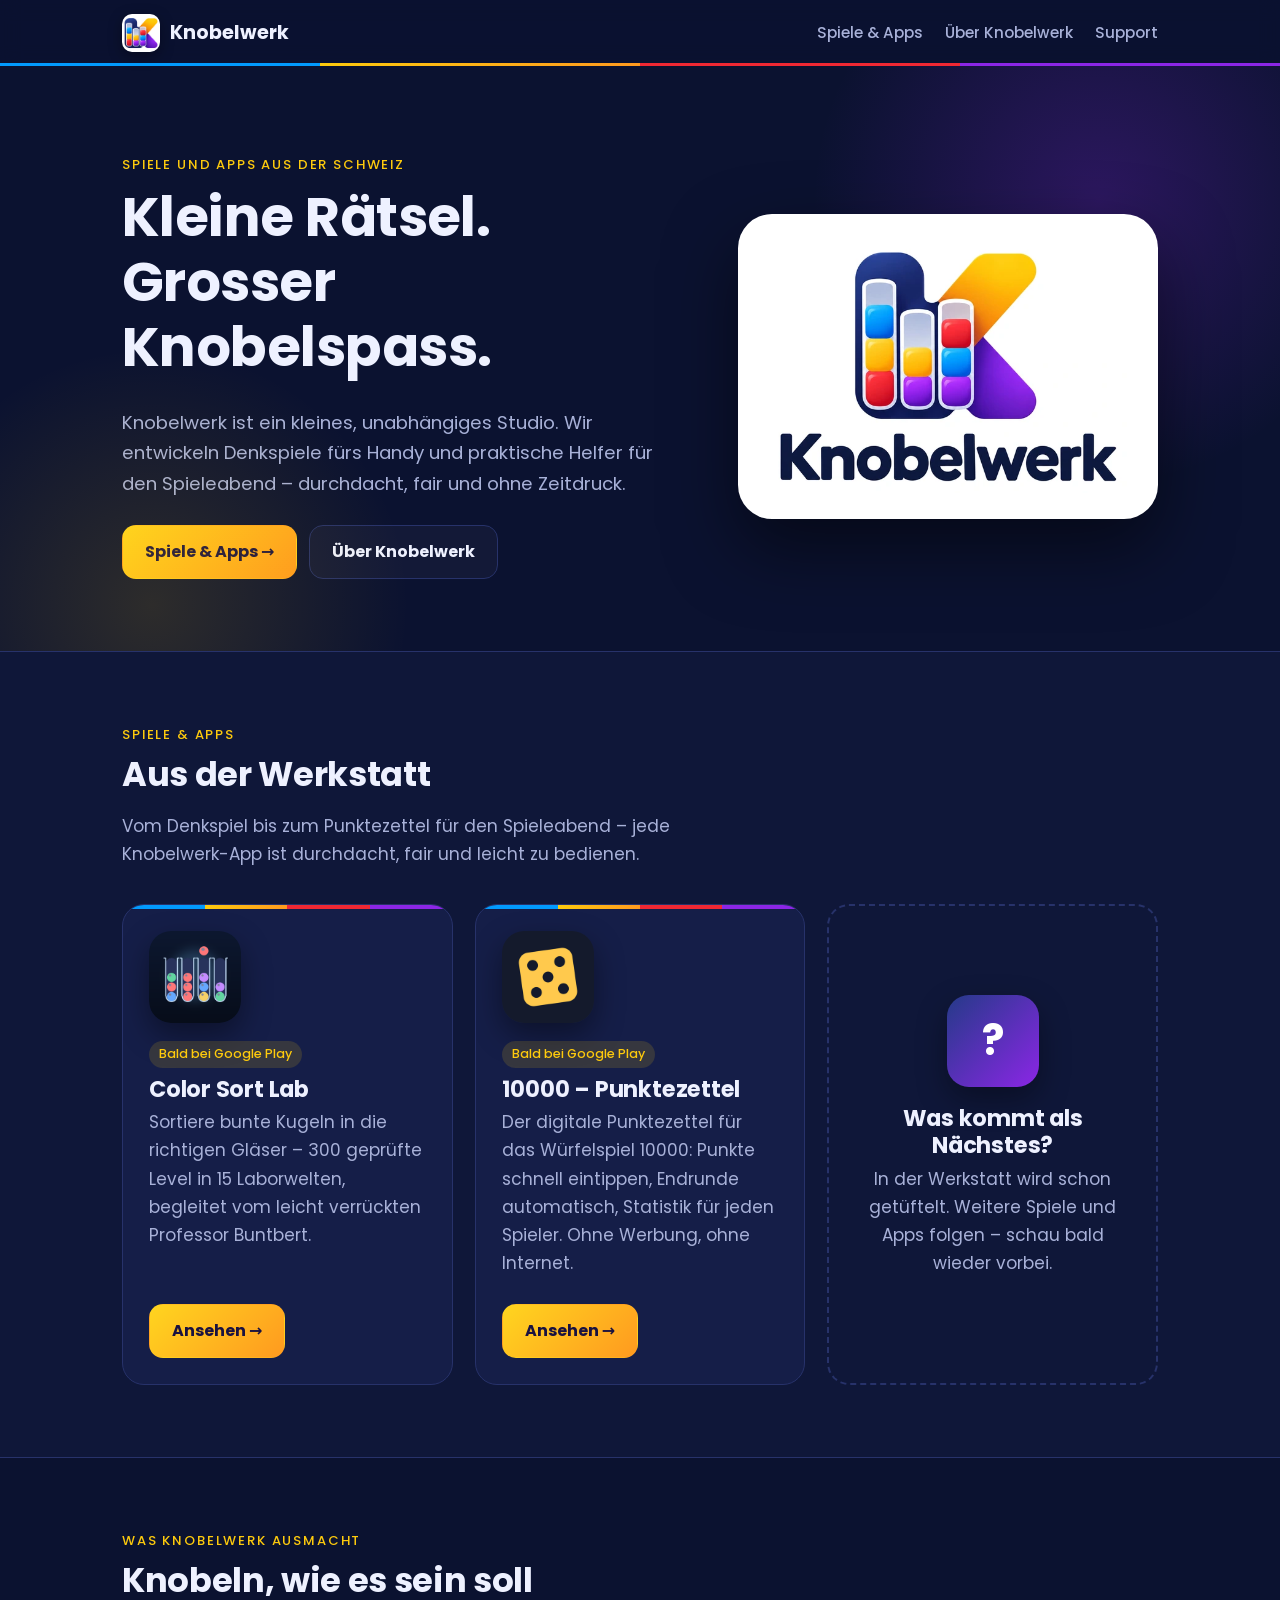
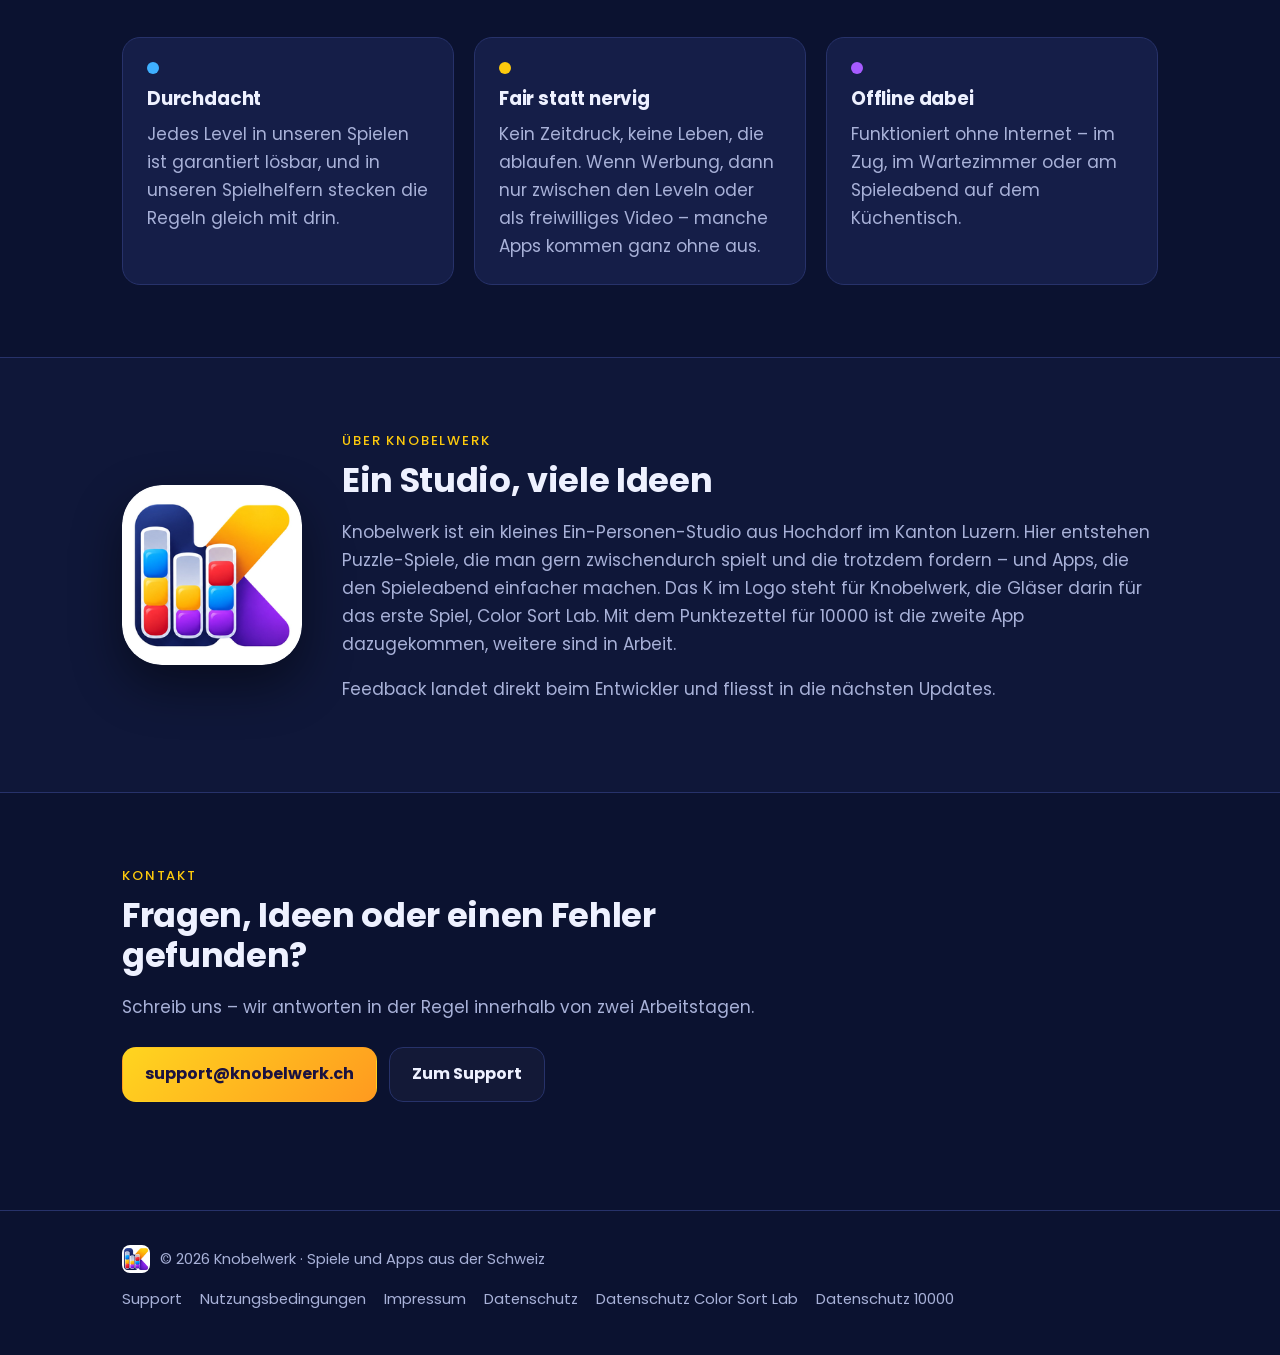
==== commit 0b9e57c6: "Add files via upload Neues Spiel Zehntausender" ====
--- a/index.html
+++ b/index.html
@@ -3,11 +3,11 @@
 <head>
   <meta charset="utf-8">
   <meta name="viewport" content="width=device-width, initial-scale=1">
-  <title>Knobelwerk – Puzzle-Spiele aus der Schweiz</title>
-  <meta name="description" content="Knobelwerk ist ein kleines Spielestudio aus der Schweiz und entwickelt durchdachte Denkspiele fürs Handy – fair, geprüft und ohne Zeitdruck.">
+  <title>Knobelwerk – Spiele und Apps aus der Schweiz</title>
+  <meta name="description" content="Knobelwerk ist ein kleines Studio aus der Schweiz: durchdachte Denkspiele fürs Handy und praktische Helfer für den Spieleabend – fair und ohne Zeitdruck.">
   <meta name="theme-color" content="#0b1230">
-  <meta property="og:title" content="Knobelwerk – Puzzle-Spiele aus der Schweiz">
-  <meta property="og:description" content="Knobelwerk ist ein kleines Spielestudio aus der Schweiz und entwickelt durchdachte Denkspiele fürs Handy – fair, geprüft und ohne Zeitdruck.">
+  <meta property="og:title" content="Knobelwerk – Spiele und Apps aus der Schweiz">
+  <meta property="og:description" content="Knobelwerk ist ein kleines Studio aus der Schweiz: durchdachte Denkspiele fürs Handy und praktische Helfer für den Spieleabend – fair und ohne Zeitdruck.">
   <meta property="og:type" content="website">
   <meta property="og:site_name" content="Knobelwerk">
   <meta property="og:image" content="https://www.knobelwerk.ch/img/og-knobelwerk.png">
@@ -21,7 +21,7 @@
     <div class="wrap">
       <a class="brand" href="/"><img class="brand-mark" src="/img/knobelwerk-mark-96.png" alt="" width="38" height="38">Knobelwerk</a>
       <nav class="nav" aria-label="Hauptnavigation">
-        <a href="/#spiele">Spiele</a>
+        <a href="/#spiele">Spiele & Apps</a>
         <a href="/#studio" class="hide-sm">Über Knobelwerk</a>
         <a href="/support.html">Support</a>
       </nav>
@@ -31,11 +31,11 @@
     <section class="hero">
       <div class="wrap">
         <div>
-          <span class="eyebrow">Puzzle-Spiele aus der Schweiz</span>
+          <span class="eyebrow">Spiele und Apps aus der Schweiz</span>
           <h1>Kleine Rätsel.<br>Grosser Knobelspass.</h1>
-          <p class="lead">Knobelwerk ist ein kleines, unabhängiges Spielestudio. Wir entwickeln Denkspiele fürs Handy – durchdacht, fair und ohne Zeitdruck. Jedes Level wird vom Computer auf Lösbarkeit und die kürzeste Lösung geprüft, bevor es zu dir kommt.</p>
+          <p class="lead">Knobelwerk ist ein kleines, unabhängiges Studio. Wir entwickeln Denkspiele fürs Handy und praktische Helfer für den Spieleabend – durchdacht, fair und ohne Zeitdruck.</p>
           <div class="btn-row">
-            <a class="btn btn-primary" href="#spiele">Unsere Spiele →</a>
+            <a class="btn btn-primary" href="#spiele">Spiele &amp; Apps →</a>
             <a class="btn btn-ghost" href="#studio">Über Knobelwerk</a>
           </div>
         </div>
@@ -48,9 +48,9 @@
     <section class="alt" id="spiele">
       <div class="wrap">
         <div class="section-head">
-          <span class="eyebrow">Unsere Spiele</span>
+          <span class="eyebrow">Spiele &amp; Apps</span>
           <h2>Aus der Werkstatt</h2>
-          <p class="muted">Jedes Knobelwerk-Spiel hat ein eigenes Rätselprinzip – und dieselben Versprechen: geprüfte Level, faire Werbung und kein Zeitdruck.</p>
+          <p class="muted">Vom Denkspiel bis zum Punktezettel für den Spieleabend – jede Knobelwerk-App ist durchdacht, fair und leicht zu bedienen.</p>
         </div>
         <div class="game-grid">
           <article class="game-card">
@@ -58,12 +58,19 @@
             <span class="tag">Bald bei Google Play</span>
             <h3>Color Sort Lab</h3>
             <p>Sortiere bunte Kugeln in die richtigen Gläser – 300 geprüfte Level in 15 Laborwelten, begleitet vom leicht verrückten Professor Buntbert.</p>
-            <div class="btn-row"><a class="btn btn-primary" href="/color-sort-lab/">Zum Spiel →</a></div>
+            <div class="btn-row"><a class="btn btn-primary" href="/color-sort-lab/">Ansehen →</a></div>
+          </article>
+          <article class="game-card">
+            <img class="icon" src="/img/zt_icon.png" alt="App-Symbol von 10000 – Punktezettel" width="92" height="92">
+            <span class="tag">Bald bei Google Play</span>
+            <h3>10000 – Punktezettel</h3>
+            <p>Der digitale Punktezettel für das Würfelspiel 10000: Punkte schnell eintippen, Endrunde automatisch, Statistik für jeden Spieler. Ohne Werbung, ohne Internet.</p>
+            <div class="btn-row"><a class="btn btn-primary" href="/zehntausend/">Ansehen →</a></div>
           </article>
           <article class="game-card soon">
             <div class="soon-icon" aria-hidden="true">?</div>
-            <h3>Das nächste Rätsel</h3>
-            <p>In der Werkstatt wird schon getüftelt. Weitere Knobelspiele folgen – schau bald wieder vorbei.</p>
+            <h3>Was kommt als Nächstes?</h3>
+            <p>In der Werkstatt wird schon getüftelt. Weitere Spiele und Apps folgen – schau bald wieder vorbei.</p>
           </article>
         </div>
       </div>
@@ -76,9 +83,9 @@
           <h2>Knobeln, wie es sein soll</h2>
         </div>
         <div class="grid-3">
-          <div class="card"><div class="dot" style="background:var(--blue)"></div><h3>Geprüfte Rätsel</h3><p>Jedes Level ist garantiert lösbar. Ein Lösungsprogramm kennt den kürzesten Weg – und daran messen sich die Sterne.</p></div>
-          <div class="card"><div class="dot" style="background:var(--gold)"></div><h3>Fair statt nervig</h3><p>Kein Zeitdruck, keine Leben, die ablaufen. Werbung nur zwischen den Leveln oder als freiwilliges Video.</p></div>
-          <div class="card"><div class="dot" style="background:var(--violet)"></div><h3>Für kurze Pausen</h3><p>Ein Level dauert oft nur eine Minute. Offline spielbar – im Zug, im Wartezimmer oder auf dem Sofa.</p></div>
+          <div class="card"><div class="dot" style="background:var(--blue)"></div><h3>Durchdacht</h3><p>Jedes Level in unseren Spielen ist garantiert lösbar, und in unseren Spielhelfern stecken die Regeln gleich mit drin.</p></div>
+          <div class="card"><div class="dot" style="background:var(--gold)"></div><h3>Fair statt nervig</h3><p>Kein Zeitdruck, keine Leben, die ablaufen. Wenn Werbung, dann nur zwischen den Leveln oder als freiwilliges Video – manche Apps kommen ganz ohne aus.</p></div>
+          <div class="card"><div class="dot" style="background:var(--violet)"></div><h3>Offline dabei</h3><p>Funktioniert ohne Internet – im Zug, im Wartezimmer oder am Spieleabend auf dem Küchentisch.</p></div>
         </div>
       </div>
     </section>
@@ -88,8 +95,8 @@
         <img src="/img/knobelwerk-mark.png" alt="Bildmarke von Knobelwerk" width="180" height="180">
         <div>
           <span class="eyebrow">Über Knobelwerk</span>
-          <h2>Ein Studio, viele Rätsel</h2>
-          <p class="muted">Knobelwerk ist ein kleines Ein-Personen-Studio aus Hochdorf im Kanton Luzern. Hier entstehen Puzzle-Spiele, die man gern zwischendurch spielt und die trotzdem fordern. Das K im Logo steht für Knobelwerk – die Gläser darin für das erste Spiel, Color Sort Lab. Weitere Spiele sind in Arbeit.</p>
+          <h2>Ein Studio, viele Ideen</h2>
+          <p class="muted">Knobelwerk ist ein kleines Ein-Personen-Studio aus Hochdorf im Kanton Luzern. Hier entstehen Puzzle-Spiele, die man gern zwischendurch spielt und die trotzdem fordern – und Apps, die den Spieleabend einfacher machen. Das K im Logo steht für Knobelwerk, die Gläser darin für das erste Spiel, Color Sort Lab. Mit dem Punktezettel für 10000 ist die zweite App dazugekommen, weitere sind in Arbeit.</p>
           <p class="muted">Feedback landet direkt beim Entwickler und fliesst in die nächsten Updates.</p>
         </div>
       </div>
@@ -108,13 +115,14 @@
   </main>
   <footer class="site-footer">
     <div class="wrap">
-      <span class="foot-brand"><img src="/img/knobelwerk-mark-96.png" alt="" width="28" height="28">© 2026 Knobelwerk · Puzzle-Spiele aus der Schweiz</span>
+      <span class="foot-brand"><img src="/img/knobelwerk-mark-96.png" alt="" width="28" height="28">© 2026 Knobelwerk · Spiele und Apps aus der Schweiz</span>
       <nav aria-label="Rechtliches">
         <a href="/support.html">Support</a>
         <a href="/nutzungsbedingungen.html">Nutzungsbedingungen</a>
         <a href="/impressum.html">Impressum</a>
         <a href="/datenschutz.html">Datenschutz</a>
         <a href="/color-sort-lab/datenschutz.html">Datenschutz Color Sort Lab</a>
+        <a href="/zehntausend/datenschutz.html">Datenschutz 10000</a>
       </nav>
     </div>
   </footer>
--- a/style.css
+++ b/style.css
@@ -188,3 +188,7 @@
   .hero-compact { padding: 36px 0 28px; }
   .hero-compact .hero-art { display: none; }
 }
+
+/* Grosser Screenshot im Kopfbereich einer App-Seite */
+.phone-shot { width: 280px; height: auto; aspect-ratio: 9 / 16; border-radius: 30px; border: 6px solid #232c5c; box-shadow: 0 30px 70px rgba(0,0,0,.5); }
+@media (max-width: 860px) { .phone-shot { width: 220px; } }
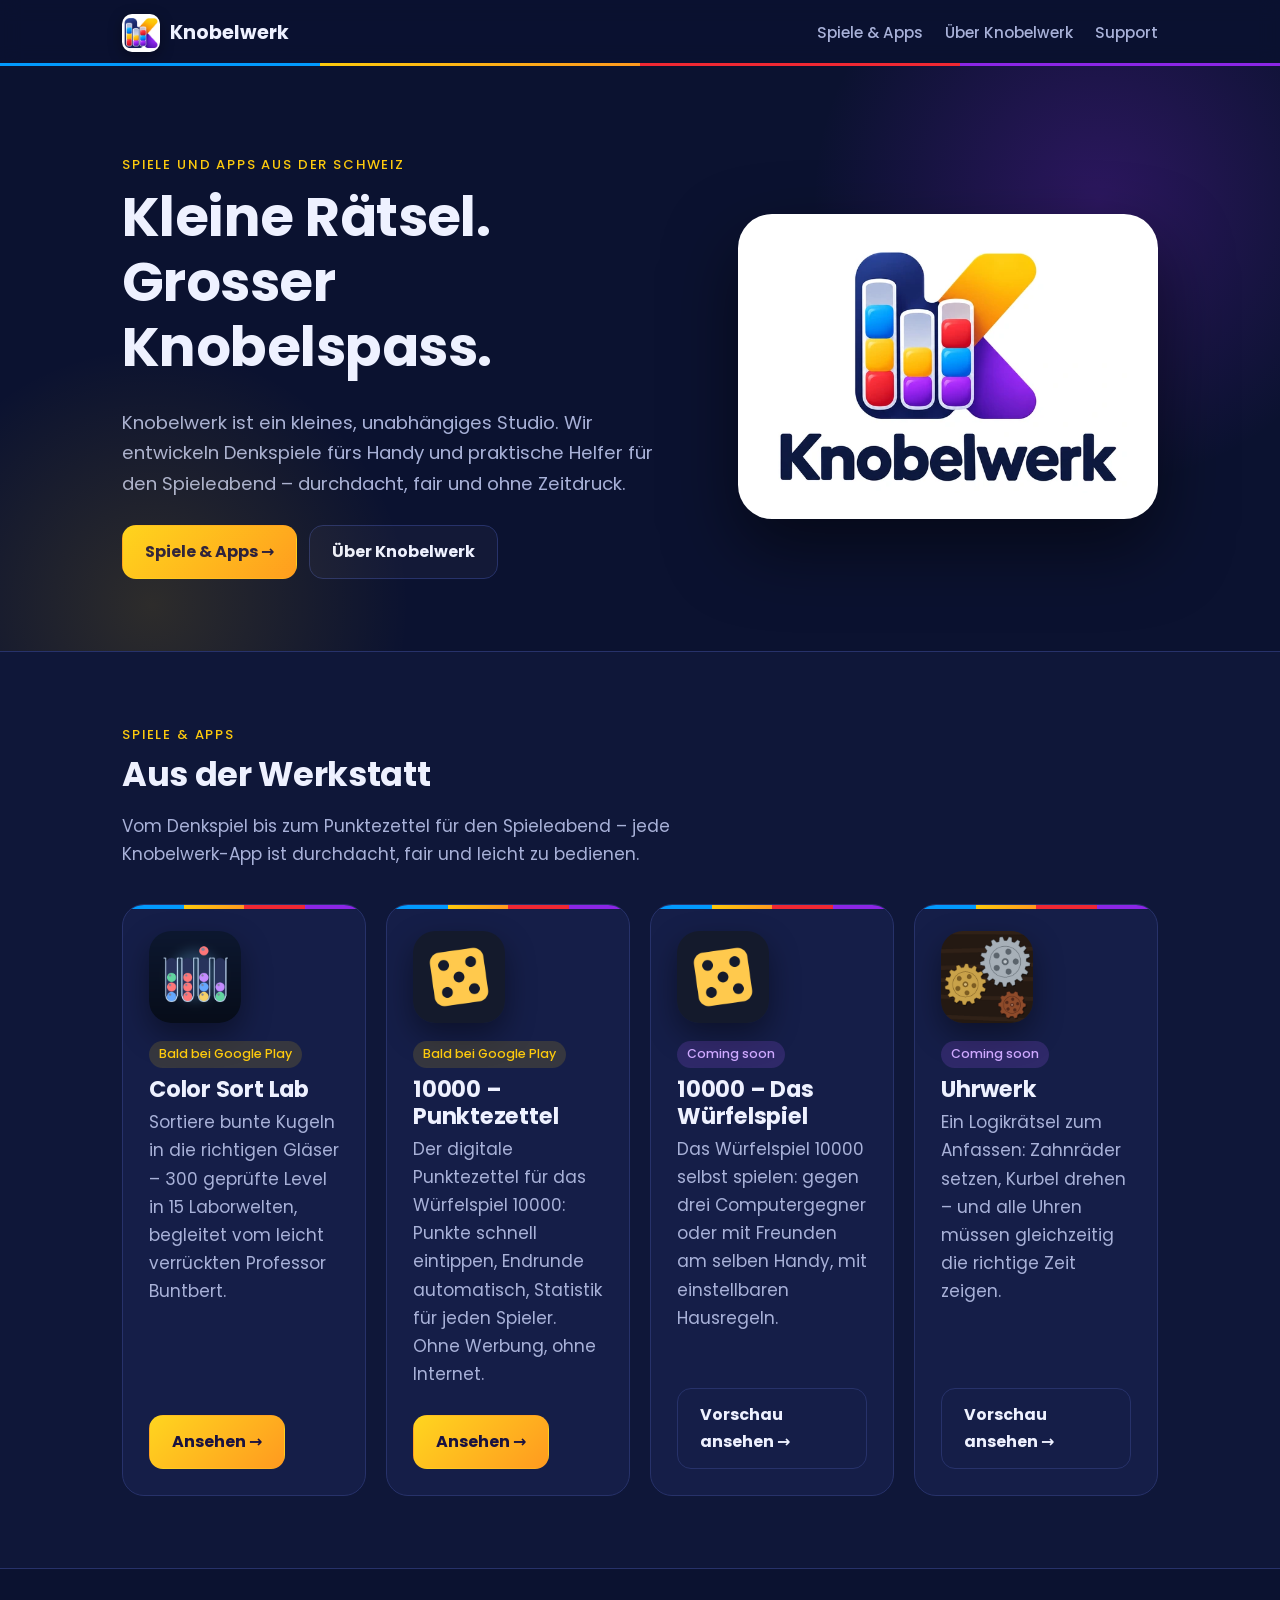
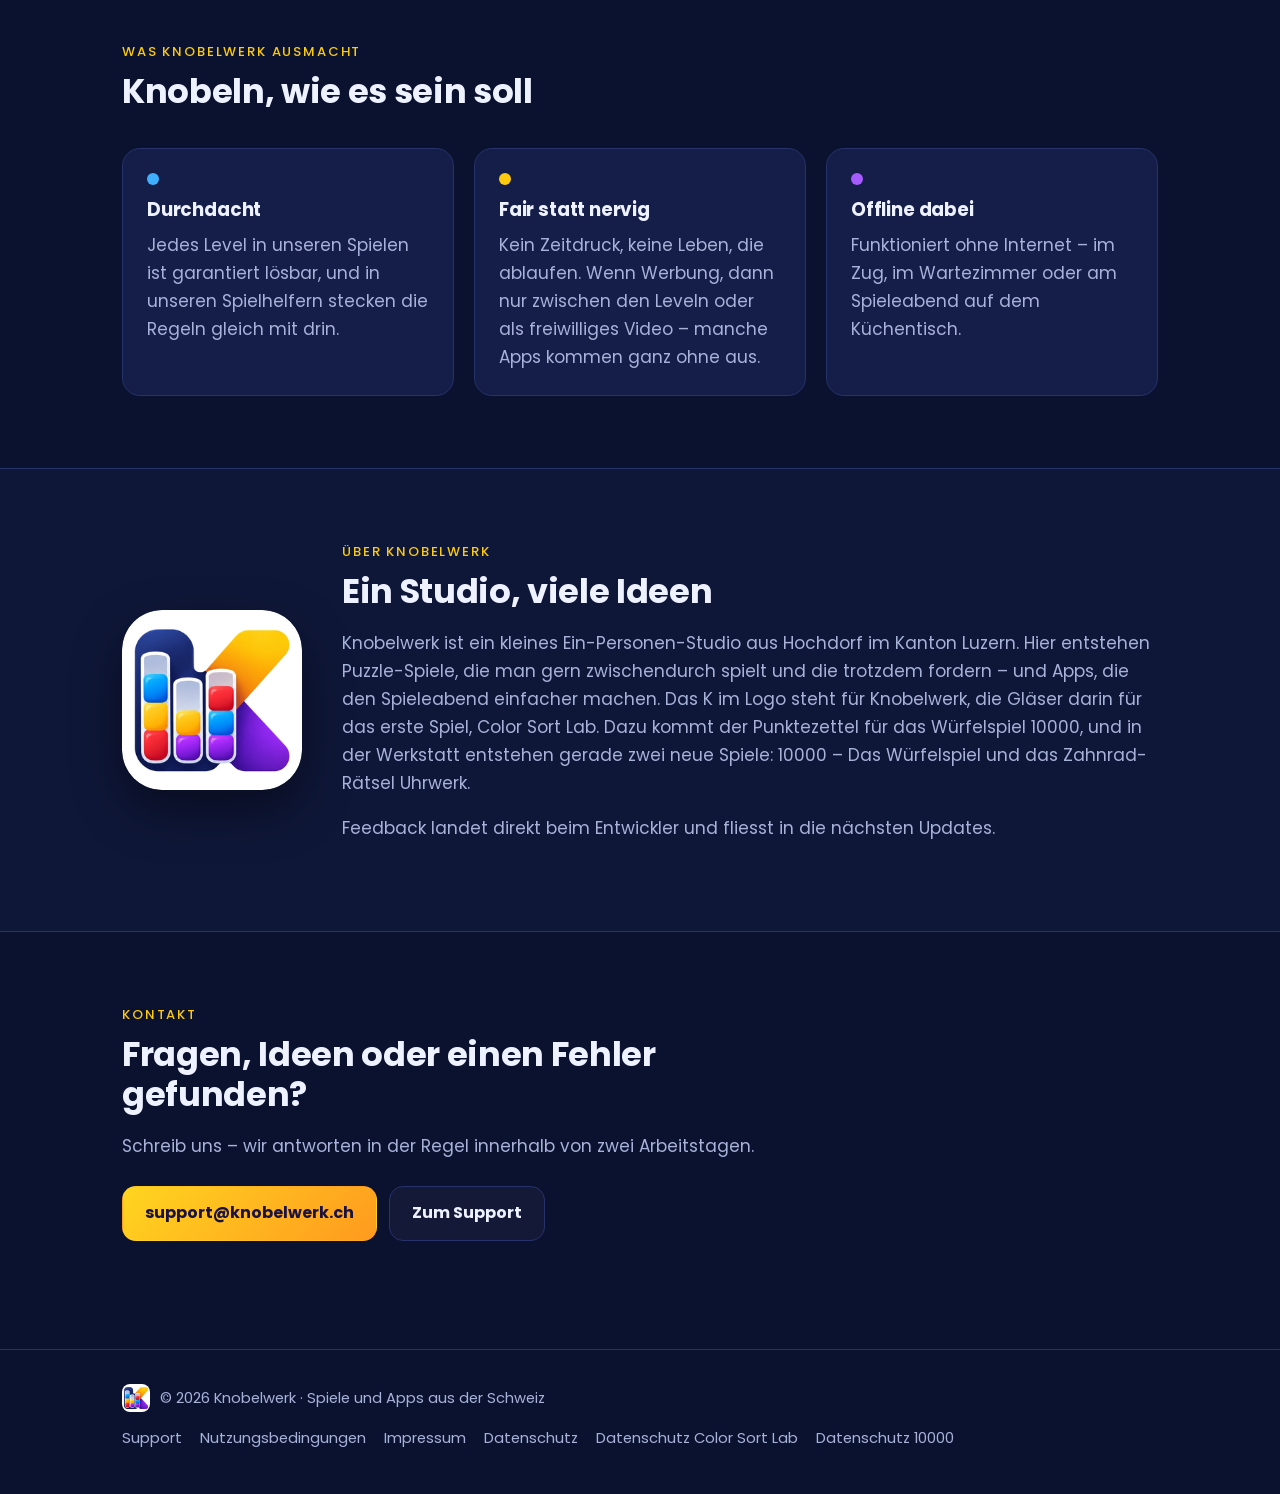
==== commit 9c5dcedd: "Add files via upload new games" ====
--- a/index.html
+++ b/index.html
@@ -67,10 +67,19 @@
             <p>Der digitale Punktezettel für das Würfelspiel 10000: Punkte schnell eintippen, Endrunde automatisch, Statistik für jeden Spieler. Ohne Werbung, ohne Internet.</p>
             <div class="btn-row"><a class="btn btn-primary" href="/zehntausend/">Ansehen →</a></div>
           </article>
-          <article class="game-card soon">
-            <div class="soon-icon" aria-hidden="true">?</div>
-            <h3>Was kommt als Nächstes?</h3>
-            <p>In der Werkstatt wird schon getüftelt. Weitere Spiele und Apps folgen – schau bald wieder vorbei.</p>
+          <article class="game-card dev">
+            <img class="icon" src="/img/wf_icon.png" alt="App-Symbol von 10000 – Das Würfelspiel" width="92" height="92">
+            <span class="tag tag-dev">Coming soon</span>
+            <h3>10000 – Das Würfelspiel</h3>
+            <p>Das Würfelspiel 10000 selbst spielen: gegen drei Computergegner oder mit Freunden am selben Handy, mit einstellbaren Hausregeln.</p>
+            <div class="btn-row"><a class="btn btn-primary" href="/wuerfelspiel/">Vorschau ansehen →</a></div>
+          </article>
+          <article class="game-card dev">
+            <img class="icon" src="/img/uw_icon.png" alt="App-Symbol von Uhrwerk" width="92" height="92">
+            <span class="tag tag-dev">Coming soon</span>
+            <h3>Uhrwerk</h3>
+            <p>Ein Logikrätsel zum Anfassen: Zahnräder setzen, Kurbel drehen – und alle Uhren müssen gleichzeitig die richtige Zeit zeigen.</p>
+            <div class="btn-row"><a class="btn btn-primary" href="/uhrwerk/">Vorschau ansehen →</a></div>
           </article>
         </div>
       </div>
@@ -96,7 +105,7 @@
         <div>
           <span class="eyebrow">Über Knobelwerk</span>
           <h2>Ein Studio, viele Ideen</h2>
-          <p class="muted">Knobelwerk ist ein kleines Ein-Personen-Studio aus Hochdorf im Kanton Luzern. Hier entstehen Puzzle-Spiele, die man gern zwischendurch spielt und die trotzdem fordern – und Apps, die den Spieleabend einfacher machen. Das K im Logo steht für Knobelwerk, die Gläser darin für das erste Spiel, Color Sort Lab. Mit dem Punktezettel für 10000 ist die zweite App dazugekommen, weitere sind in Arbeit.</p>
+          <p class="muted">Knobelwerk ist ein kleines Ein-Personen-Studio aus Hochdorf im Kanton Luzern. Hier entstehen Puzzle-Spiele, die man gern zwischendurch spielt und die trotzdem fordern – und Apps, die den Spieleabend einfacher machen. Das K im Logo steht für Knobelwerk, die Gläser darin für das erste Spiel, Color Sort Lab. Dazu kommt der Punktezettel für das Würfelspiel 10000, und in der Werkstatt entstehen gerade zwei neue Spiele: 10000 – Das Würfelspiel und das Zahnrad-Rätsel Uhrwerk.</p>
           <p class="muted">Feedback landet direkt beim Entwickler und fliesst in die nächsten Updates.</p>
         </div>
       </div>
--- a/style.css
+++ b/style.css
@@ -155,7 +155,7 @@
 .logo-card img { width: 100%; height: auto; }
 
 /* Spiele-Übersicht (wächst mit jeder neuen App) */
-.game-grid { display: grid; grid-template-columns: repeat(auto-fill, minmax(290px, 1fr)); gap: 22px; }
+.game-grid { display: grid; grid-template-columns: repeat(auto-fill, minmax(240px, 1fr)); gap: 20px; }
 .game-card { display: flex; flex-direction: column; background: var(--panel); border: 1px solid var(--line); border-radius: 22px; padding: 26px; position: relative; overflow: hidden; }
 .game-card::before { content: ""; position: absolute; left: 0; right: 0; top: 0; height: 4px; background: var(--brand-gradient); }
 .game-card .icon { width: 92px; height: 92px; border-radius: 22px; box-shadow: 0 12px 30px rgba(0,0,0,.4); margin-bottom: 18px; }
@@ -192,3 +192,8 @@
 /* Grosser Screenshot im Kopfbereich einer App-Seite */
 .phone-shot { width: 280px; height: auto; aspect-ratio: 9 / 16; border-radius: 30px; border: 6px solid #232c5c; box-shadow: 0 30px 70px rgba(0,0,0,.5); }
 @media (max-width: 860px) { .phone-shot { width: 220px; } }
+
+/* Spiele in Entwicklung */
+.tag-dev { background: rgba(166, 91, 255, .18); color: #cfa9ff; }
+.game-card.dev .btn-primary { background: transparent; color: var(--text); border: 1px solid var(--line); }
+.game-card.dev .btn-primary:hover { border-color: var(--violet); color: #fff; }
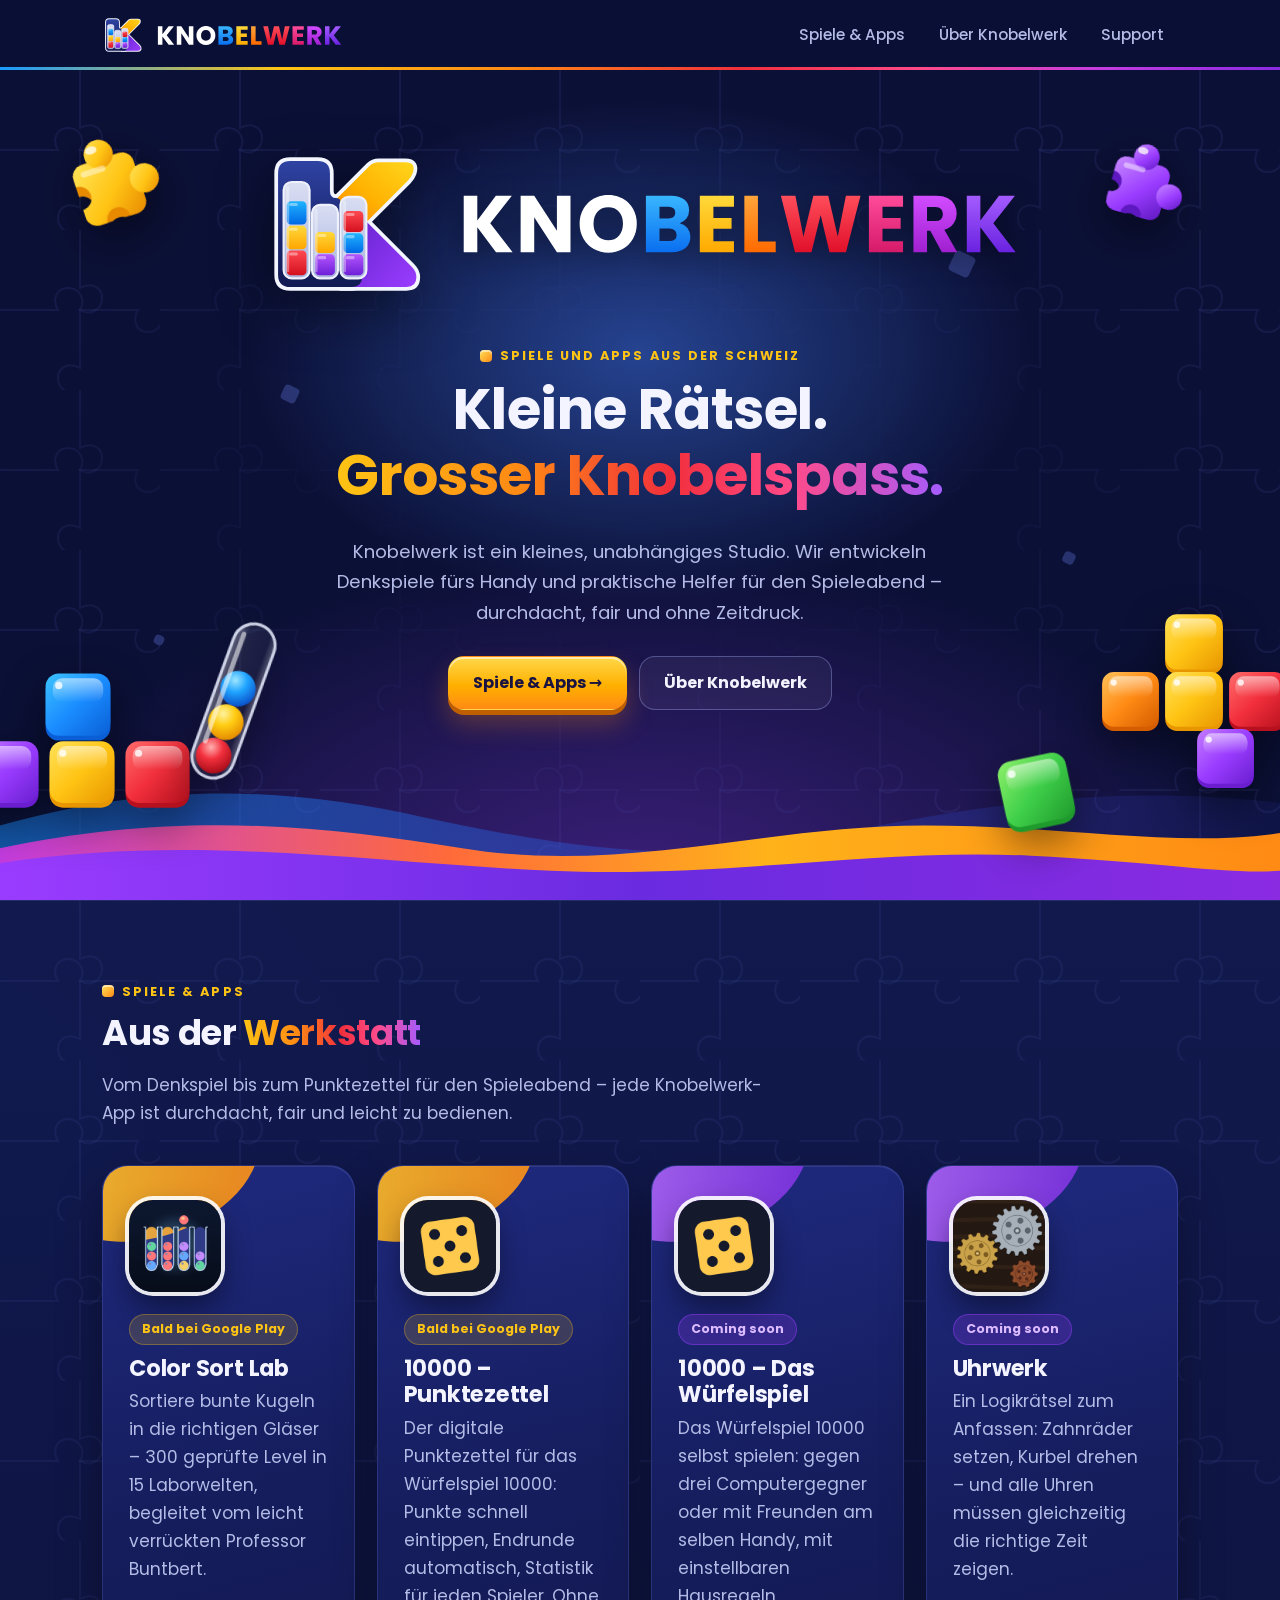
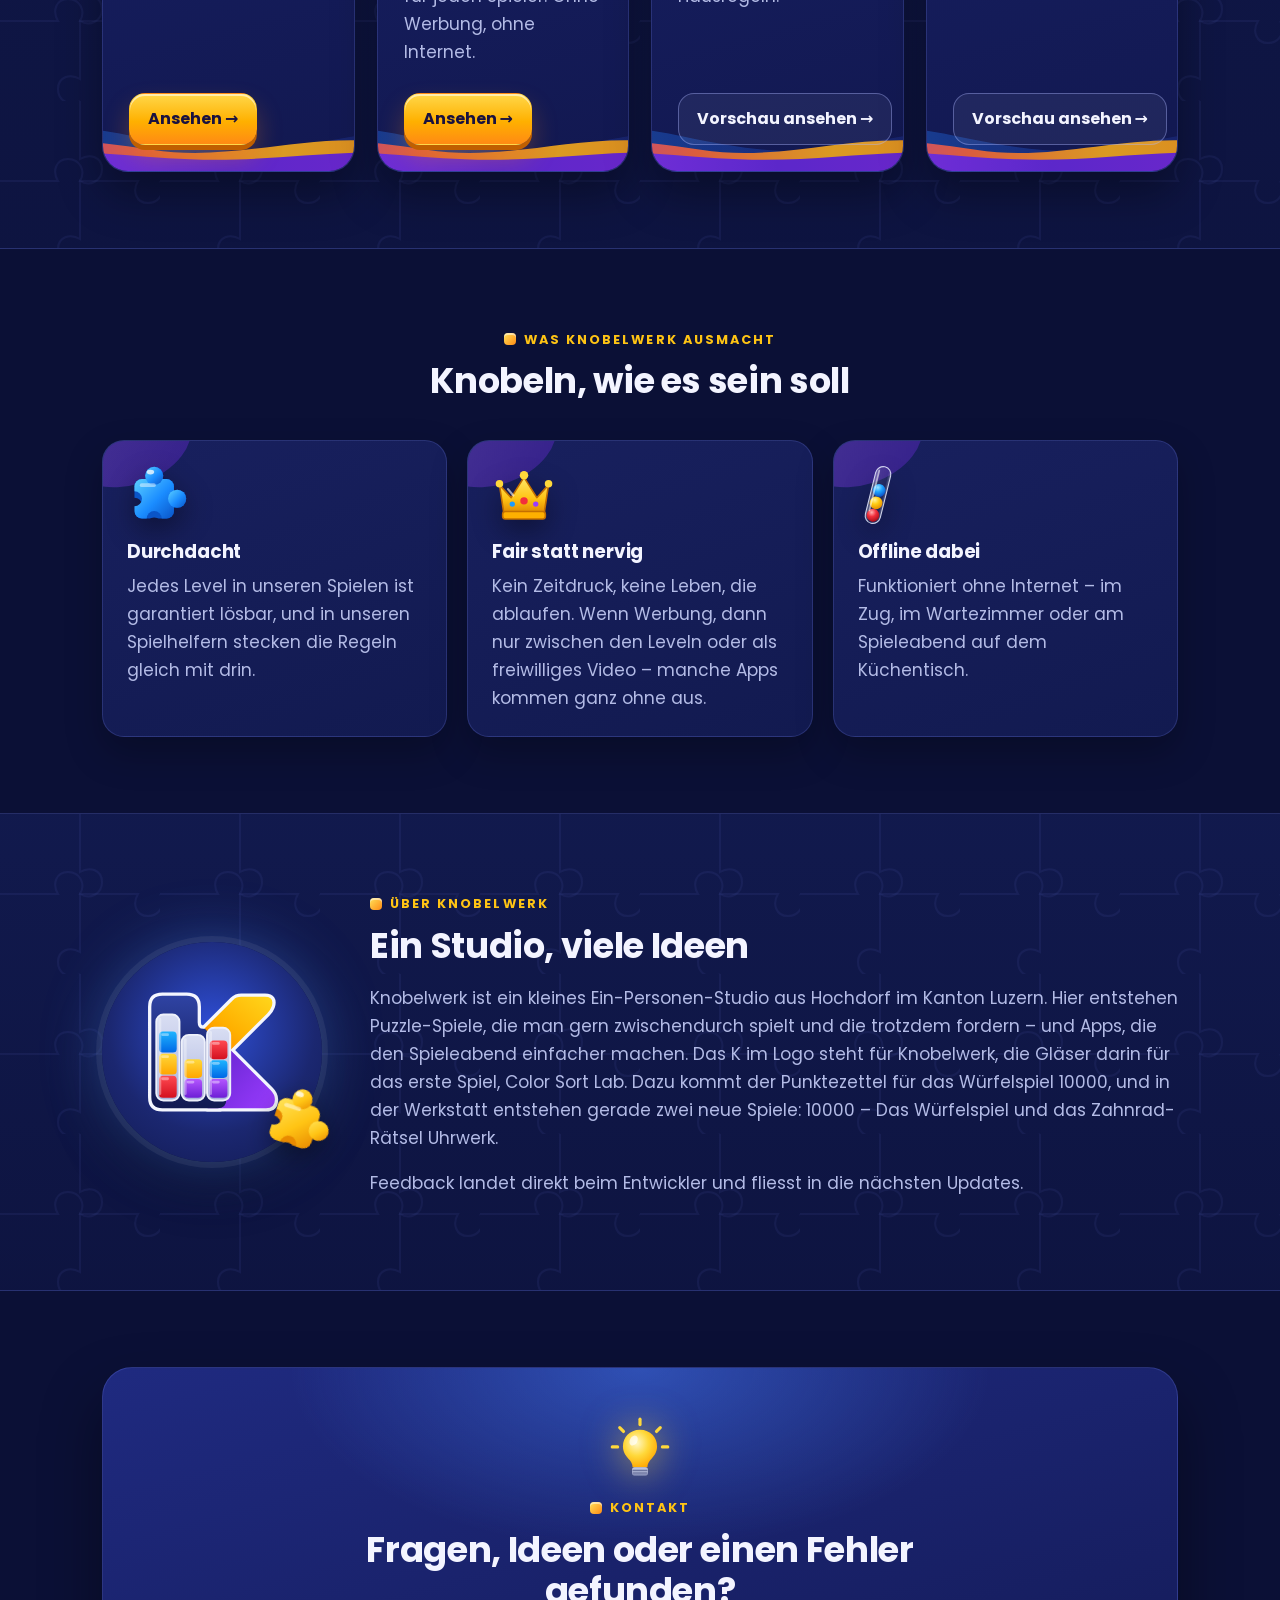
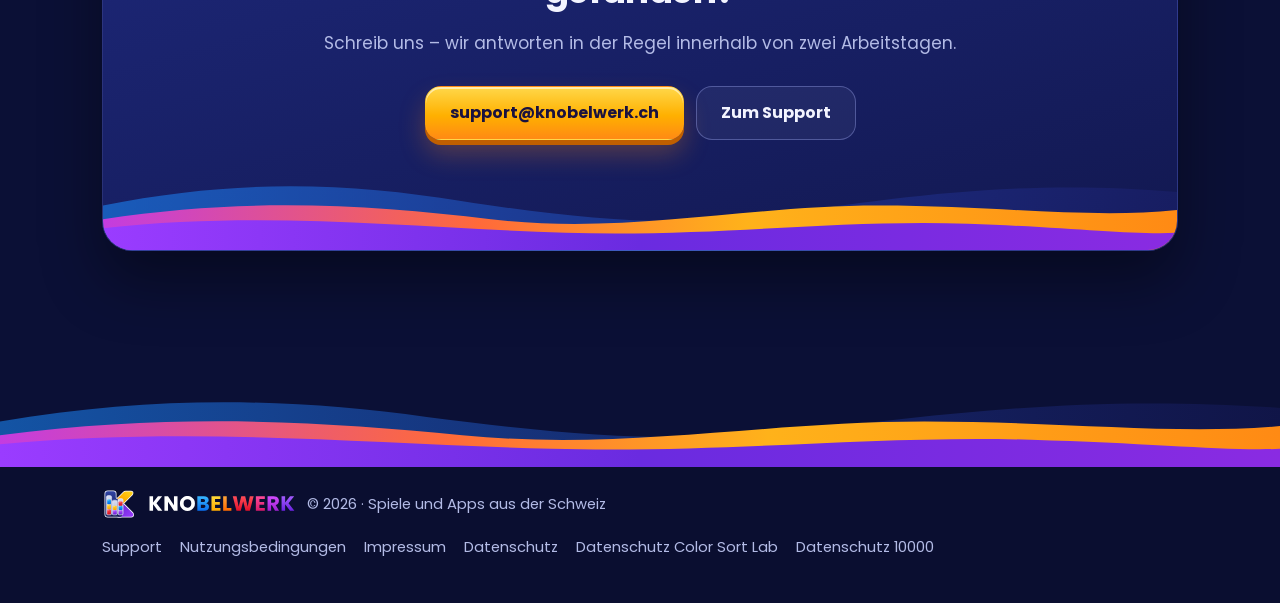
==== commit 3ff94df4: "Add files via upload" ====
--- a/index.html
+++ b/index.html
@@ -5,7 +5,7 @@
   <meta name="viewport" content="width=device-width, initial-scale=1">
   <title>Knobelwerk – Spiele und Apps aus der Schweiz</title>
   <meta name="description" content="Knobelwerk ist ein kleines Studio aus der Schweiz: durchdachte Denkspiele fürs Handy und praktische Helfer für den Spieleabend – fair und ohne Zeitdruck.">
-  <meta name="theme-color" content="#0b1230">
+  <meta name="theme-color" content="#0b1036">
   <meta property="og:title" content="Knobelwerk – Spiele und Apps aus der Schweiz">
   <meta property="og:description" content="Knobelwerk ist ein kleines Studio aus der Schweiz: durchdachte Denkspiele fürs Handy und praktische Helfer für den Spieleabend – fair und ohne Zeitdruck.">
   <meta property="og:type" content="website">
@@ -19,7 +19,7 @@
 <body>
   <header class="site-header">
     <div class="wrap">
-      <a class="brand" href="/"><img class="brand-mark" src="/img/knobelwerk-mark-96.png" alt="" width="38" height="38">Knobelwerk</a>
+      <a class="brand" href="/" aria-label="Knobelwerk – Startseite"><img class="brand-mark" src="/img/brand/knobelwerk-mark-kontur.svg" alt="" width="42" height="42"><img class="brand-word" src="/img/brand/knobelwerk-wordmark-hell.svg" alt="Knobelwerk" width="186" height="19"></a>
       <nav class="nav" aria-label="Hauptnavigation">
         <a href="/#spiele">Spiele & Apps</a>
         <a href="/#studio" class="hide-sm">Über Knobelwerk</a>
@@ -28,19 +28,35 @@
     </div>
   </header>
   <main>
-    <section class="hero">
+    <section class="brand-hero">
+      <div class="deco d-puzzle-l float slow" aria-hidden="true"><img src="/img/brand/puzzle-gelb.svg" alt="" width="120" height="120"></div>
+      <div class="deco d-puzzle-r float" aria-hidden="true"><img src="/img/brand/puzzle-violett.svg" alt="" width="120" height="120"></div>
+      <div class="deco d-stack" aria-hidden="true">
+        <div class="row"><img src="/img/brand/block-blau.svg" alt="" width="120" height="120" style="margin-left:33%"></div>
+        <div class="row"><img src="/img/brand/block-violett.svg" alt="" width="120" height="120"><img src="/img/brand/block-gelb.svg" alt="" width="120" height="120"><img src="/img/brand/block-rot.svg" alt="" width="120" height="120"></div>
+      </div>
+      <div class="deco d-tube float" aria-hidden="true"><img src="/img/brand/kugelglas.svg" alt="" width="140" height="300"></div>
+      <div class="deco d-tetro" aria-hidden="true">
+        <div class="row"><img src="/img/brand/block-gelb.svg" alt="" width="120" height="120"></div>
+        <div class="row"><img src="/img/brand/block-orange.svg" alt="" width="120" height="120"><img src="/img/brand/block-gelb.svg" alt="" width="120" height="120"><img src="/img/brand/block-rot.svg" alt="" width="120" height="120"></div>
+        <div class="row"><img src="/img/brand/block-violett.svg" alt="" width="120" height="120" style="margin-left:33%"></div>
+      </div>
+      <div class="deco d-cube float slow" aria-hidden="true"><img src="/img/brand/block-gruen.svg" alt="" width="120" height="120"></div>
+      <span class="sparkle" style="left:22%;top:38%" aria-hidden="true"></span>
+      <span class="sparkle" style="right:24%;top:22%;width:22px;height:22px" aria-hidden="true"></span>
+      <span class="sparkle" style="left:12%;top:68%;width:10px;height:10px" aria-hidden="true"></span>
+      <span class="sparkle" style="right:16%;top:58%;width:12px;height:12px" aria-hidden="true"></span>
       <div class="wrap">
-        <div>
-          <span class="eyebrow">Spiele und Apps aus der Schweiz</span>
-          <h1>Kleine Rätsel.<br>Grosser Knobelspass.</h1>
-          <p class="lead">Knobelwerk ist ein kleines, unabhängiges Studio. Wir entwickeln Denkspiele fürs Handy und praktische Helfer für den Spieleabend – durchdacht, fair und ohne Zeitdruck.</p>
-          <div class="btn-row">
-            <a class="btn btn-primary" href="#spiele">Spiele &amp; Apps →</a>
-            <a class="btn btn-ghost" href="#studio">Über Knobelwerk</a>
-          </div>
+        <div class="lockup">
+          <img class="mark" src="/img/brand/knobelwerk-mark-kontur.svg" alt="" width="168" height="168">
+          <img class="word" src="/img/brand/knobelwerk-wordmark-hell.svg" alt="Knobelwerk" width="560" height="57">
         </div>
-        <div class="hero-art">
-          <div class="logo-card"><img src="/img/knobelwerk-logo-600.webp" srcset="/img/knobelwerk-logo-600.webp 600w, /img/knobelwerk-logo.webp 1173w" sizes="(max-width: 860px) 300px, 440px" alt="Logo von Knobelwerk" width="600" height="420"></div>
+        <span class="eyebrow">Spiele und Apps aus der Schweiz</span>
+        <h1>Kleine Rätsel.<br><span class="rainbow">Grosser Knobelspass.</span></h1>
+        <p class="lead">Knobelwerk ist ein kleines, unabhängiges Studio. Wir entwickeln Denkspiele fürs Handy und praktische Helfer für den Spieleabend – durchdacht, fair und ohne Zeitdruck.</p>
+        <div class="btn-row">
+          <a class="btn btn-primary" href="#spiele">Spiele &amp; Apps →</a>
+          <a class="btn btn-ghost" href="#studio">Über Knobelwerk</a>
         </div>
       </div>
     </section>
@@ -49,7 +65,7 @@
       <div class="wrap">
         <div class="section-head">
           <span class="eyebrow">Spiele &amp; Apps</span>
-          <h2>Aus der Werkstatt</h2>
+          <h2>Aus der <span class="rainbow">Werkstatt</span></h2>
           <p class="muted">Vom Denkspiel bis zum Punktezettel für den Spieleabend – jede Knobelwerk-App ist durchdacht, fair und leicht zu bedienen.</p>
         </div>
         <div class="game-grid">
@@ -87,21 +103,21 @@
 
     <section>
       <div class="wrap">
-        <div class="section-head">
+        <div class="section-head center">
           <span class="eyebrow">Was Knobelwerk ausmacht</span>
           <h2>Knobeln, wie es sein soll</h2>
         </div>
         <div class="grid-3">
-          <div class="card"><div class="dot" style="background:var(--blue)"></div><h3>Durchdacht</h3><p>Jedes Level in unseren Spielen ist garantiert lösbar, und in unseren Spielhelfern stecken die Regeln gleich mit drin.</p></div>
-          <div class="card"><div class="dot" style="background:var(--gold)"></div><h3>Fair statt nervig</h3><p>Kein Zeitdruck, keine Leben, die ablaufen. Wenn Werbung, dann nur zwischen den Leveln oder als freiwilliges Video – manche Apps kommen ganz ohne aus.</p></div>
-          <div class="card"><div class="dot" style="background:var(--violet)"></div><h3>Offline dabei</h3><p>Funktioniert ohne Internet – im Zug, im Wartezimmer oder am Spieleabend auf dem Küchentisch.</p></div>
+          <div class="card"><img class="value-icon" src="/img/brand/puzzle-blau.svg" alt="" width="64" height="64"><h3>Durchdacht</h3><p>Jedes Level in unseren Spielen ist garantiert lösbar, und in unseren Spielhelfern stecken die Regeln gleich mit drin.</p></div>
+          <div class="card"><img class="value-icon" src="/img/brand/krone.svg" alt="" width="64" height="64"><h3>Fair statt nervig</h3><p>Kein Zeitdruck, keine Leben, die ablaufen. Wenn Werbung, dann nur zwischen den Leveln oder als freiwilliges Video – manche Apps kommen ganz ohne aus.</p></div>
+          <div class="card"><img class="value-icon" src="/img/brand/kugelglas.svg" alt="" width="64" height="64" style="width:40px"><h3>Offline dabei</h3><p>Funktioniert ohne Internet – im Zug, im Wartezimmer oder am Spieleabend auf dem Küchentisch.</p></div>
         </div>
       </div>
     </section>
 
     <section class="alt" id="studio">
       <div class="wrap studio">
-        <img src="/img/knobelwerk-mark.png" alt="Bildmarke von Knobelwerk" width="180" height="180">
+        <div class="studio-badge"><img src="/img/brand/knobelwerk-mark-kontur.svg" alt="Bildmarke von Knobelwerk" width="150" height="150"></div>
         <div>
           <span class="eyebrow">Über Knobelwerk</span>
           <h2>Ein Studio, viele Ideen</h2>
@@ -113,18 +129,21 @@
 
     <section id="kontakt">
       <div class="wrap">
-        <div class="section-head">
-          <span class="eyebrow">Kontakt</span>
-          <h2>Fragen, Ideen oder einen Fehler gefunden?</h2>
-          <p class="muted">Schreib uns – wir antworten in der Regel innerhalb von zwei Arbeitstagen.</p>
-          <div class="btn-row"><a class="btn btn-primary" href="mailto:support@knobelwerk.ch">support@knobelwerk.ch</a><a class="btn btn-ghost" href="/support.html">Zum Support</a></div>
+        <div class="contact-tile">
+          <img class="bulb" src="/img/brand/gluehbirne.svg" alt="" width="64" height="64">
+          <div class="section-head center">
+            <span class="eyebrow">Kontakt</span>
+            <h2>Fragen, Ideen oder einen Fehler gefunden?</h2>
+            <p class="muted">Schreib uns – wir antworten in der Regel innerhalb von zwei Arbeitstagen.</p>
+            <div class="btn-row"><a class="btn btn-primary" href="mailto:support@knobelwerk.ch">support@knobelwerk.ch</a><a class="btn btn-ghost" href="/support.html">Zum Support</a></div>
+          </div>
         </div>
       </div>
     </section>
   </main>
   <footer class="site-footer">
     <div class="wrap">
-      <span class="foot-brand"><img src="/img/knobelwerk-mark-96.png" alt="" width="28" height="28">© 2026 Knobelwerk · Spiele und Apps aus der Schweiz</span>
+      <span class="foot-brand"><img src="/img/brand/knobelwerk-mark-kontur.svg" alt="" width="34" height="34"><img class="foot-word" src="/img/brand/knobelwerk-wordmark-hell.svg" alt="Knobelwerk" width="147" height="15"><span>© 2026 · Spiele und Apps aus der Schweiz</span></span>
       <nav aria-label="Rechtliches">
         <a href="/support.html">Support</a>
         <a href="/nutzungsbedingungen.html">Nutzungsbedingungen</a>
--- a/style.css
+++ b/style.css
@@ -1,199 +1,321 @@
-/* Knobelwerk – gemeinsames Aussehen aller Seiten. Schriften liegen lokal (keine Google-Server). */
+/* Knobelwerk – gemeinsames Aussehen aller Seiten (Marken-Look 2026: dunkles Navy/Violett, bunte Klötze, Wellen).
+   Schriften liegen lokal (keine Google-Server). Marken-Grafiken liegen in /img/brand/. */
 @font-face { font-family: "Poppins"; src: url("/fonts/poppins-regular.woff2") format("woff2"); font-weight: 400; font-display: swap; }
 @font-face { font-family: "Poppins"; src: url("/fonts/poppins-medium.woff2") format("woff2"); font-weight: 500; font-display: swap; }
 @font-face { font-family: "Poppins"; src: url("/fonts/poppins-bold.woff2") format("woff2"); font-weight: 700; font-display: swap; }
 
 :root {
-  /* Farben aus dem Knobelwerk-Logo: Indigo, Gelb→Orange, Violett, Rot, Blau */
-  --bg: #0b1230;
-  --bg-2: #0f1739;
-  --panel: #151e48;
-  --line: #27326a;
-  --text: #eef1ff;
-  --muted: #a8b1d8;
-  --navy: #253a89;
-  --gold: #fdca0d;
-  --orange: #ff9a1f;
-  --blue: #3fb0ff;
-  --pink: #ff5a66;
-  --green: #71df91;
-  --violet: #a65bff;
-  --brand-gradient: linear-gradient(90deg, #029afd 0%, #029afd 25%, #fdca0d 25%, #ff9a1f 50%, #f02833 50%, #f02833 75%, #8b26e6 75%);
-  --radius: 18px;
-  --max: 1080px;
+  /* Hintergrund: dunkles Navy mit Violett-Stich, wie die dunklen Banner der Marke */
+  --bg: #0b1036;
+  --bg-2: #0f1646;
+  --panel: #18205e;
+  --panel-2: #121a50;
+  --line: rgba(132, 146, 255, .2);
+  --text: #f3f4ff;
+  --muted: #b3bbe6;
+  --navy: #1b2770;
+  /* Markenfarben aus dem Schriftzug KNOBELWERK */
+  --blue: #1a9bff;
+  --gold: #ffc414;
+  --orange: #ff8a14;
+  --red: #f22f3c;
+  --pink: #ff4a8a;
+  --magenta: #c43ce0;
+  --violet: #9a3cff;
+  --green: #3fcf4a;
+  --brand-gradient: linear-gradient(90deg, #1a9bff 0%, #ffc414 22%, #ff8a14 40%, #f22f3c 58%, #ff4a8a 72%, #c43ce0 86%, #8a2be2 100%);
+  --radius: 22px;
+  --max: 1120px;
 }
 
 * { box-sizing: border-box; }
 html { scroll-behavior: smooth; }
 body {
   margin: 0;
-  background: var(--bg);
+  background:
+    radial-gradient(900px 600px at 85% -10%, rgba(154, 60, 255, .22), transparent 70%),
+    radial-gradient(800px 600px at -10% 30%, rgba(26, 155, 255, .12), transparent 70%),
+    var(--bg);
   color: var(--text);
   font: 400 17px/1.65 "Poppins", system-ui, -apple-system, "Segoe UI", Roboto, sans-serif;
   -webkit-font-smoothing: antialiased;
+  overflow-x: hidden;
 }
 img { max-width: 100%; display: block; }
-a { color: var(--blue); text-decoration-thickness: 1px; text-underline-offset: 3px; }
-a:hover { color: #9fd6ff; }
-h1, h2, h3 { font-weight: 700; line-height: 1.2; margin: 0 0 .5em; letter-spacing: -0.01em; }
-h1 { font-size: clamp(2.1rem, 5vw, 3.4rem); }
-h2 { font-size: clamp(1.5rem, 3vw, 2.1rem); }
+a { color: #6cc4ff; text-decoration-thickness: 1px; text-underline-offset: 3px; }
+a:hover { color: #a9dcff; }
+h1, h2, h3 { font-weight: 700; line-height: 1.18; margin: 0 0 .5em; letter-spacing: -0.01em; }
+h1 { font-size: clamp(2.1rem, 5vw, 3.5rem); }
+h2 { font-size: clamp(1.55rem, 3vw, 2.2rem); }
 h3 { font-size: 1.15rem; }
 p { margin: 0 0 1em; }
-.wrap { max-width: var(--max); margin: 0 auto; padding: 0 22px; }
+.wrap { max-width: var(--max); margin: 0 auto; padding: 0 22px; position: relative; }
 .muted { color: var(--muted); }
-.eyebrow { color: var(--gold); font-weight: 500; font-size: .82rem; letter-spacing: .14em; text-transform: uppercase; margin-bottom: .7em; display: block; }
+.eyebrow { display: inline-flex; align-items: center; gap: 8px; color: var(--gold); font-weight: 700; font-size: .8rem; letter-spacing: .16em; text-transform: uppercase; margin-bottom: .8em; }
+.eyebrow::before { content: ""; width: 12px; height: 12px; border-radius: 4px; background: linear-gradient(135deg, #ffe25a, var(--orange)); box-shadow: inset 0 2px 0 rgba(255,255,255,.5); }
+/* Text in Markenfarben (wie der Schriftzug) */
+.rainbow { background: linear-gradient(90deg, #ffc414, #ff8a14 30%, #f22f3c 55%, #ff4a8a 75%, #a45cff); -webkit-background-clip: text; background-clip: text; color: transparent; }
 
 /* Kopfzeile */
-.site-header { position: sticky; top: 0; z-index: 10; background: rgba(11, 18, 48, .88); backdrop-filter: blur(10px); }
+.site-header { position: sticky; top: 0; z-index: 20; background: rgba(11, 16, 54, .86); backdrop-filter: blur(12px); -webkit-backdrop-filter: blur(12px); }
 .site-header::after { content: ""; position: absolute; left: 0; right: 0; bottom: 0; height: 3px; background: var(--brand-gradient); }
-.site-header .wrap { display: flex; align-items: center; justify-content: space-between; height: 66px; gap: 16px; }
-.brand { display: flex; align-items: center; gap: 10px; color: var(--text); text-decoration: none; font-weight: 700; font-size: 1.2rem; }
-.brand-mark { width: 38px; height: 38px; border-radius: 10px; box-shadow: 0 4px 14px rgba(0,0,0,.35); }
-.nav { display: flex; gap: 22px; }
-.nav a { color: var(--muted); text-decoration: none; font-weight: 500; font-size: .95rem; white-space: nowrap; }
-.nav a:hover, .nav a[aria-current="page"] { color: var(--text); }
-
-/* Hero */
-.hero { position: relative; overflow: hidden; padding: 88px 0 72px; }
-.hero::before { content: ""; position: absolute; inset: -30% -10% auto auto; width: 620px; height: 620px; border-radius: 50%;
-  background: radial-gradient(circle, rgba(139, 38, 230, .26), transparent 65%); pointer-events: none; }
-.hero::after { content: ""; position: absolute; inset: auto auto -40% -10%; width: 560px; height: 560px; border-radius: 50%;
-  background: radial-gradient(circle, rgba(253, 202, 13, .14), transparent 65%); pointer-events: none; }
-.hero .wrap { position: relative; display: grid; grid-template-columns: 1.15fr .85fr; gap: 48px; align-items: center; }
+.site-header .wrap { display: flex; align-items: center; justify-content: space-between; height: 70px; gap: 16px; }
+.brand { display: flex; align-items: center; gap: 12px; text-decoration: none; }
+.brand-mark { width: 42px; height: 42px; }
+.brand-word { height: 19px; width: auto; }
+.nav { display: flex; gap: 6px; }
+.nav a { color: var(--muted); text-decoration: none; font-weight: 500; font-size: .95rem; white-space: nowrap; padding: 7px 14px; border-radius: 999px; }
+.nav a:hover { color: var(--text); background: rgba(255,255,255,.06); }
+.nav a[aria-current="page"] { color: var(--text); background: rgba(154, 60, 255, .22); }
+
+/* Wellen unten an Abschnitten (Lila, Orange, Blau wie im Branding) */
+.waves { position: relative; }
+.waves::after { content: ""; position: absolute; left: 0; right: 0; bottom: -1px; height: clamp(70px, 11vw, 150px);
+  background: url("/img/brand/wellen.svg") bottom / 100% 100% no-repeat; pointer-events: none; z-index: 0; }
+
+/* Hero (Unterseiten: zweispaltig) */
+.hero { position: relative; overflow: hidden; padding: 84px 0 150px;
+  background: radial-gradient(700px 420px at 70% 40%, rgba(47, 120, 255, .28), transparent 70%); }
+.hero::before { content: ""; position: absolute; inset: 0; pointer-events: none;
+  background:
+    linear-gradient(transparent, transparent),
+    url("/img/brand/puzzle-muster.svg") 0 0 / 160px 160px;
+  -webkit-mask-image: linear-gradient(180deg, #000 0%, transparent 85%); mask-image: linear-gradient(180deg, #000 0%, transparent 85%); opacity: .8; }
+.hero::after { content: ""; position: absolute; left: 0; right: 0; bottom: -1px; height: clamp(70px, 11vw, 150px);
+  background: url("/img/brand/wellen.svg") bottom / 100% 100% no-repeat; pointer-events: none; }
+.hero .wrap { position: relative; z-index: 1; display: grid; grid-template-columns: 1.15fr .85fr; gap: 48px; align-items: center; }
 .hero p.lead { font-size: 1.15rem; color: var(--muted); max-width: 34em; }
-.hero-art { display: flex; justify-content: center; }
+.hero-art { display: flex; justify-content: center; position: relative; }
+.hero-art::before { content: ""; position: absolute; width: 112px; height: 108px; right: -6px; top: -30px; background: url("/img/brand/puzzle-gelb.svg") center / contain no-repeat; transform: rotate(-14deg); filter: drop-shadow(0 12px 18px rgba(0,0,0,.4)); z-index: 2; }
+.hero-art::after { content: ""; position: absolute; width: 74px; height: 74px; left: -10px; bottom: -18px; background: url("/img/brand/block-violett.svg") center / contain no-repeat; transform: rotate(10deg); filter: drop-shadow(0 12px 18px rgba(0,0,0,.4)); z-index: 2; }
+
+/* Startseite: Marken-Banner */
+.brand-hero { position: relative; overflow: hidden; text-align: center; padding: 70px 0 190px;
+  background:
+    radial-gradient(560px 360px at 50% 34%, rgba(70, 130, 255, .45), transparent 70%),
+    radial-gradient(900px 500px at 50% 100%, rgba(154, 60, 255, .35), transparent 70%); }
+.brand-hero::before { content: ""; position: absolute; inset: 0; background: url("/img/brand/puzzle-muster.svg") 0 0 / 160px 160px; opacity: .7;
+  -webkit-mask-image: radial-gradient(closest-side, transparent 30%, #000); mask-image: radial-gradient(closest-side, transparent 30%, #000); pointer-events: none; }
+.brand-hero::after { content: ""; position: absolute; left: 0; right: 0; bottom: -1px; height: clamp(90px, 13vw, 190px);
+  background: url("/img/brand/wellen.svg") bottom / 100% 100% no-repeat; pointer-events: none; z-index: 1; }
+.brand-hero .wrap { z-index: 2; }
+.lockup { display: flex; align-items: center; justify-content: center; gap: clamp(14px, 2.4vw, 28px); margin: 0 auto 34px; }
+.lockup .mark { width: clamp(96px, 14vw, 168px); height: auto; filter: drop-shadow(0 18px 30px rgba(0,0,0,.45)); }
+.lockup .word { width: clamp(220px, 44vw, 560px); height: auto; filter: drop-shadow(0 6px 14px rgba(0,0,0,.35)); }
+.brand-hero h1 { max-width: 15em; margin-left: auto; margin-right: auto; }
+.brand-hero .lead { font-size: 1.15rem; color: var(--muted); max-width: 36em; margin: 0 auto; }
+.brand-hero .btn-row { justify-content: center; }
+
+/* Schwebende Deko (nur Zierde, aria-hidden) */
+.deco { position: absolute; z-index: 2; pointer-events: none; filter: drop-shadow(0 16px 22px rgba(0,0,0,.45)); }
+.deco img { width: 100%; height: auto; }
+.float { animation: float 6s ease-in-out infinite; }
+.float.slow { animation-duration: 8s; animation-delay: -2s; }
+@keyframes float { 0%, 100% { translate: 0 0; } 50% { translate: 0 -12px; } }
+.sparkle { position: absolute; z-index: 1; width: 16px; height: 16px; border-radius: 4px; background: rgba(120, 140, 255, .28); transform: rotate(25deg); pointer-events: none; }
+.d-stack { left: max(-30px, calc(50% - 720px)); bottom: 90px; width: clamp(150px, 17vw, 230px); }
+.d-stack .row { display: flex; gap: 4px; }
+.d-stack .row + .row { margin-top: -4px; }
+.d-stack .row img { width: 33%; }
+.d-tube { left: clamp(120px, 15vw, 250px); bottom: 110px; width: clamp(56px, 6.5vw, 92px); transform: rotate(6deg); }
+.d-puzzle-l { left: 5%; top: 60px; width: clamp(64px, 8vw, 110px); transform: rotate(-18deg); }
+.d-puzzle-r { right: 7%; top: 70px; width: clamp(60px, 7vw, 96px); transform: rotate(16deg); }
+.d-tetro { right: max(-10px, calc(50% - 700px)); bottom: 110px; width: clamp(140px, 15vw, 210px); }
+.d-tetro .row { display: flex; justify-content: center; }
+.d-tetro .row + .row { margin-top: -6px; }
+.d-tetro .row img { width: 33%; }
+.d-cube { right: clamp(150px, 16vw, 260px); bottom: 70px; width: clamp(60px, 6vw, 86px); transform: rotate(-12deg); }
+@media (prefers-reduced-motion: reduce) { .float, .ball.float { animation: none; } html { scroll-behavior: auto; } }
 
 /* Kugel-Dekoration (reines CSS, kein Bild) */
-.tubes { display: flex; gap: 16px; align-items: flex-end; padding: 26px 28px 22px; background: var(--panel); border: 1px solid var(--line); border-radius: 26px; box-shadow: 0 30px 70px rgba(0,0,0,.45); }
-.tube { width: 54px; height: 196px; border: 3px solid rgba(220, 235, 255, .55); border-top: none; border-radius: 0 0 28px 28px; display: flex; flex-direction: column-reverse; align-items: center; gap: 4px; padding: 6px 0; }
-.ball { width: 42px; height: 42px; border-radius: 50%; box-shadow: inset -6px -8px 12px rgba(0,0,0,.25), inset 6px 6px 10px rgba(255,255,255,.35); }
-.ball.r { background: #ff6b7d; } .ball.b { background: #5aa9ff; } .ball.g { background: #5fd98f; } .ball.y { background: #ffd34f; } .ball.v { background: #b98bff; }
+.tubes { position: relative; display: flex; gap: 16px; align-items: flex-end; padding: 28px 30px 24px; background: linear-gradient(160deg, #222c78, #141b55); border: 1px solid var(--line); border-radius: 30px; box-shadow: 0 30px 70px rgba(0,0,0,.5), inset 0 1px 0 rgba(255,255,255,.08); }
+.tube { width: 56px; height: 200px; border: 3px solid rgba(232, 238, 255, .8); border-top: none; border-radius: 0 0 30px 30px; display: flex; flex-direction: column-reverse; align-items: center; gap: 4px; padding: 6px 0;
+  background: linear-gradient(90deg, rgba(255,255,255,.16), rgba(255,255,255,.03) 40%, rgba(255,255,255,.1)); }
+.ball { width: 42px; height: 42px; border-radius: 50%; box-shadow: inset -6px -8px 12px rgba(0,0,0,.28), inset 6px 6px 10px rgba(255,255,255,.45); }
+.ball.r { background: radial-gradient(circle at 35% 30%, #ff9a9a, #f22f3c 55%, #b50f1d); }
+.ball.b { background: radial-gradient(circle at 35% 30%, #9ee6ff, #1a9bff 55%, #0a55c8); }
+.ball.g { background: radial-gradient(circle at 35% 30%, #b8ff9a, #3fcf4a 55%, #1f8a2c); }
+.ball.y { background: radial-gradient(circle at 35% 30%, #fff3a0, #ffc414 55%, #e08a00); }
+.ball.v { background: radial-gradient(circle at 35% 30%, #e0b8ff, #9a3cff 55%, #5e18c0); }
 .ball.float { animation: bob 2.6s ease-in-out infinite; }
 @keyframes bob { 0%, 100% { transform: translateY(-58px); } 50% { transform: translateY(-70px); } }
-@media (prefers-reduced-motion: reduce) { .ball.float { animation: none; transform: translateY(-62px); } html { scroll-behavior: auto; } }
 
 /* Knöpfe */
-.btn-row { display: flex; flex-wrap: wrap; gap: 12px; margin-top: 26px; }
-.btn { display: inline-flex; align-items: center; gap: 10px; padding: 13px 22px; border-radius: 14px; font-weight: 700; text-decoration: none; font-size: 1rem; border: 1px solid transparent; }
-.btn-primary { background: linear-gradient(135deg, #ffd51f, var(--orange)); color: #1a1240; }
-.btn-primary:hover { background: linear-gradient(135deg, #ffe066, #ffb04d); color: #1a1240; }
-.btn-ghost { border-color: var(--line); color: var(--text); background: rgba(255,255,255,.03); }
-.btn-ghost:hover { border-color: var(--blue); color: var(--text); }
-.btn[aria-disabled="true"] { opacity: .75; cursor: default; }
+.btn-row { display: flex; flex-wrap: wrap; gap: 12px; margin-top: 28px; }
+.btn { display: inline-flex; align-items: center; gap: 10px; padding: 13px 24px; border-radius: 16px; font-weight: 700; text-decoration: none; font-size: 1rem; border: 1px solid transparent; white-space: nowrap; transition: transform .15s ease, box-shadow .15s ease; }
+.btn-primary { background: linear-gradient(180deg, #ffd84a, #ffb000 55%, var(--orange)); color: #1a1240; box-shadow: 0 5px 0 #c05f00, 0 14px 26px rgba(255, 138, 20, .28), inset 0 2px 0 rgba(255,255,255,.55); }
+.btn-primary:hover { color: #1a1240; transform: translateY(-2px); box-shadow: 0 7px 0 #c05f00, 0 18px 30px rgba(255, 138, 20, .35), inset 0 2px 0 rgba(255,255,255,.55); }
+.btn-primary:active { transform: translateY(3px); box-shadow: 0 2px 0 #c05f00, inset 0 2px 0 rgba(255,255,255,.55); }
+.btn-ghost { border-color: rgba(170, 180, 255, .35); color: var(--text); background: rgba(255,255,255,.05); }
+.btn-ghost:hover { border-color: var(--violet); color: var(--text); background: rgba(154, 60, 255, .18); }
+.btn[aria-disabled="true"] { opacity: .8; cursor: default; transform: none; }
 
 /* Abschnitte */
-section { padding: 72px 0; }
-section.alt { background: var(--bg-2); border-top: 1px solid var(--line); border-bottom: 1px solid var(--line); }
-.section-head { max-width: 640px; margin-bottom: 36px; }
+section { padding: 76px 0; position: relative; }
+section.alt { background: linear-gradient(180deg, rgba(18, 26, 80, .9), rgba(14, 20, 66, .9)); border-top: 1px solid var(--line); border-bottom: 1px solid var(--line); }
+section.alt::before { content: ""; position: absolute; inset: 0; background: url("/img/brand/puzzle-muster.svg") 0 0 / 160px 160px; opacity: .55; pointer-events: none; }
+section > .wrap { z-index: 1; }
+.section-head { max-width: 660px; margin-bottom: 38px; }
+.section-head.center { margin-left: auto; margin-right: auto; text-align: center; }
 
 /* App-Karte */
-.app-card { display: grid; grid-template-columns: auto 1fr auto; gap: 26px; align-items: center; background: var(--panel); border: 1px solid var(--line); border-radius: var(--radius); padding: 26px; }
+.app-card { display: grid; grid-template-columns: auto 1fr auto; gap: 26px; align-items: center; background: linear-gradient(160deg, var(--panel), var(--panel-2)); border: 1px solid var(--line); border-radius: var(--radius); padding: 26px; }
 .app-card img.icon { width: 108px; height: 108px; border-radius: 26px; box-shadow: 0 12px 30px rgba(0,0,0,.4); }
 .app-card h3 { font-size: 1.45rem; margin-bottom: .2em; }
-.tag { display: inline-block; font-size: .78rem; font-weight: 500; padding: 3px 10px; border-radius: 999px; background: rgba(253, 202, 13, .14); color: var(--gold); margin-bottom: 8px; }
-
-/* Raster */
+.tag { display: inline-block; font-size: .78rem; font-weight: 700; padding: 4px 12px; border-radius: 999px; background: rgba(255, 196, 20, .16); color: var(--gold); margin-bottom: 10px; border: 1px solid rgba(255, 196, 20, .3); }
+
+/* Raster und Karten (Kacheln mit Orange-Ecke wie im Branding) */
 .grid-3 { display: grid; grid-template-columns: repeat(3, 1fr); gap: 20px; }
-.card { background: var(--panel); border: 1px solid var(--line); border-radius: var(--radius); padding: 24px; }
-.card .dot { width: 12px; height: 12px; border-radius: 50%; margin-bottom: 14px; }
+.card { position: relative; overflow: hidden; background: linear-gradient(160deg, var(--panel), var(--panel-2)); border: 1px solid var(--line); border-radius: var(--radius); padding: 26px 24px 24px; box-shadow: 0 16px 36px rgba(0,0,0,.25); }
+.card::before { content: ""; position: absolute; left: -40px; top: -46px; width: 130px; height: 90px; border-radius: 50%; background: linear-gradient(135deg, #a45cff, #6a22e0); opacity: .35; transform: rotate(-18deg); pointer-events: none; }
+.card > * { position: relative; }
+/* Farbpunkt als glänzender Klotz */
+.card .dot { width: 30px; height: 30px; border-radius: 9px; margin-bottom: 16px;
+  box-shadow: inset 0 -4px 0 rgba(0,0,0,.22), inset 0 3px 0 rgba(255,255,255,.45), 0 8px 16px rgba(0,0,0,.3); }
 .card p { color: var(--muted); margin: 0; }
 
 /* Screenshots */
-.shots { display: grid; grid-auto-flow: column; grid-auto-columns: minmax(200px, 1fr); gap: 18px; overflow-x: auto; padding-bottom: 12px; scroll-snap-type: x mandatory; }
+.shots { display: grid; grid-auto-flow: column; grid-auto-columns: minmax(200px, 1fr); gap: 18px; overflow-x: auto; padding-bottom: 14px; scroll-snap-type: x mandatory; }
 .shots figure { margin: 0; scroll-snap-align: start; }
-.shots img { border-radius: 22px; border: 1px solid var(--line); box-shadow: 0 18px 40px rgba(0,0,0,.35); width: 100%; height: auto; aspect-ratio: 9 / 16; }
+.shots img { border-radius: 24px; border: 4px solid #232d78; box-shadow: 0 18px 40px rgba(0,0,0,.4); width: 100%; height: auto; aspect-ratio: 9 / 16; }
 .shots figcaption { color: var(--muted); font-size: .88rem; margin-top: 10px; text-align: center; }
 
 /* FAQ */
-details { background: var(--panel); border: 1px solid var(--line); border-radius: 14px; padding: 4px 20px; margin-bottom: 12px; }
-summary { cursor: pointer; font-weight: 500; padding: 14px 0; list-style: none; position: relative; padding-right: 28px; }
+details { background: linear-gradient(160deg, var(--panel), var(--panel-2)); border: 1px solid var(--line); border-radius: 16px; padding: 4px 20px; margin-bottom: 12px; }
+details[open] { border-color: rgba(154, 60, 255, .5); }
+summary { cursor: pointer; font-weight: 500; padding: 14px 0; list-style: none; position: relative; padding-right: 36px; }
 summary::-webkit-details-marker { display: none; }
-summary::after { content: "+"; position: absolute; right: 0; top: 10px; font-size: 1.4rem; color: var(--gold); }
-details[open] summary::after { content: "–"; }
+summary::after { content: "+"; position: absolute; right: 0; top: 12px; width: 26px; height: 26px; border-radius: 8px; display: grid; place-items: center; font-size: 1.1rem; font-weight: 700; color: #1a1240; background: linear-gradient(180deg, #ffd84a, var(--orange)); line-height: 1; }
+details[open] summary::after { content: "–"; background: linear-gradient(180deg, #c27bff, var(--violet)); color: #fff; }
 details p, details ul { color: var(--muted); }
 
 /* Textseiten (Datenschutz, Impressum) */
-.doc { max-width: 780px; padding: 56px 22px 80px; margin: 0 auto; }
-.doc h1 { font-size: clamp(1.8rem, 4vw, 2.4rem); }
+.doc { max-width: 800px; padding: 56px 22px 80px; margin: 0 auto; position: relative; }
+.doc h1 { font-size: clamp(1.8rem, 4vw, 2.5rem); padding-bottom: .4em; margin-bottom: .8em; background: var(--brand-gradient) left bottom / 120px 4px no-repeat; }
 .doc h2 { font-size: 1.25rem; margin-top: 2em; color: var(--gold); }
 .doc h3 { margin-top: 1.4em; }
 .doc li { margin-bottom: .4em; }
-.box { background: var(--panel); border: 1px solid var(--line); border-radius: 14px; padding: 16px 20px; margin: 18px 0; }
+.box { background: linear-gradient(160deg, var(--panel), var(--panel-2)); border: 1px solid var(--line); border-radius: 16px; padding: 16px 20px; margin: 18px 0; }
 table { width: 100%; border-collapse: collapse; font-size: .95rem; margin: 12px 0; }
 th, td { text-align: left; vertical-align: top; padding: 9px 10px; border-bottom: 1px solid var(--line); }
 th { color: var(--muted); font-weight: 500; }
 .table-scroll { overflow-x: auto; }
 
 /* Fusszeile */
-.site-footer { border-top: 1px solid var(--line); padding: 34px 0 44px; color: var(--muted); font-size: .92rem; }
+.site-footer { position: relative; margin-top: 40px; padding: 120px 0 44px; color: var(--muted); font-size: .92rem; background: linear-gradient(180deg, transparent 0 80px, #0a0e30 80px); }
+.site-footer::before { content: ""; position: absolute; left: 0; right: 0; top: 0; height: 100px; background: url("/img/brand/wellen.svg") bottom / 100% 100% no-repeat; }
 .site-footer .wrap { display: flex; flex-wrap: wrap; gap: 14px 28px; justify-content: space-between; align-items: center; }
-.site-footer nav { display: flex; flex-wrap: wrap; gap: 18px; }
+.site-footer nav { display: flex; flex-wrap: wrap; gap: 8px 18px; }
 .site-footer a { color: var(--muted); text-decoration: none; }
 .site-footer a:hover { color: var(--text); }
-
+.foot-brand { display: flex; align-items: center; gap: 12px; flex-wrap: wrap; }
+.foot-brand img { width: 34px; height: 34px; }
+.foot-brand img.foot-word { width: auto; height: 15px; }
+
+/* Spiele-Übersicht (wächst mit jeder neuen App) */
+.game-grid { display: grid; grid-template-columns: repeat(auto-fill, minmax(240px, 1fr)); gap: 22px; }
+.game-card .btn { padding: 12px 18px; }
+.game-card { display: flex; flex-direction: column; position: relative; overflow: hidden; padding: 28px 26px 26px; border-radius: 26px;
+  background: linear-gradient(165deg, #1f2a80 0%, #151d5c 55%, #121850 100%); border: 1px solid var(--line);
+  box-shadow: 0 22px 44px rgba(0,0,0,.35), inset 0 1px 0 rgba(255,255,255,.08); transition: transform .2s ease, box-shadow .2s ease; }
+.game-card:hover { transform: translateY(-4px); box-shadow: 0 28px 54px rgba(0,0,0,.45), 0 0 0 1px rgba(154, 60, 255, .5); }
+/* Orange-Welle oben links, Lila-Welle unten – wie die Kacheln im Marken-Board */
+.game-card::before { content: ""; position: absolute; left: -60px; top: -70px; width: 220px; height: 140px; border-radius: 50%; transform: rotate(-20deg);
+  background: linear-gradient(120deg, #ffcf2a, #ff8a14); opacity: .9; }
+.game-card::after { content: ""; position: absolute; left: 0; right: 0; bottom: -1px; height: 70px; background: url("/img/brand/wellen.svg") bottom / 220% 100% no-repeat; opacity: .85; pointer-events: none; }
+.game-card > * { position: relative; z-index: 1; }
+.game-card .icon { width: 92px; height: 92px; border-radius: 24px; box-shadow: 0 0 0 4px rgba(255,255,255,.9), 0 14px 30px rgba(0,0,0,.45); margin: 6px 0 22px; }
+.game-card .tag { align-self: flex-start; }
+.game-card h3 { font-size: 1.4rem; margin-bottom: .25em; }
+.game-card p { color: var(--muted); }
+.game-card .btn-row { margin-top: auto; padding-top: 10px; }
+.game-card.soon { background: transparent; border: 2px dashed var(--line); align-items: center; justify-content: center; text-align: center; min-height: 320px; }
+.game-card.soon::before, .game-card.soon::after { display: none; }
+.soon-icon { width: 92px; height: 92px; border-radius: 22px; display: grid; place-items: center; font-size: 2.6rem; font-weight: 700; color: #fff; margin-bottom: 18px;
+  background: linear-gradient(135deg, var(--navy), #8b26e6); box-shadow: 0 12px 30px rgba(0,0,0,.35); }
+
+/* Spiele in Entwicklung */
+.tag-dev { background: rgba(154, 60, 255, .22); color: #dcbcff; border-color: rgba(154, 60, 255, .45); }
+.game-card.dev::before { background: linear-gradient(120deg, #c27bff, #7a2be0); }
+.game-card.dev .btn-primary { background: rgba(255,255,255,.06); color: var(--text); border: 1px solid rgba(170, 180, 255, .4); box-shadow: none; }
+.game-card.dev .btn-primary:hover { border-color: var(--violet); background: rgba(154, 60, 255, .25); color: #fff; }
+
+/* Werte-Karten auf der Startseite */
+.value-icon { width: 64px; height: 64px; margin: -4px 0 14px; filter: drop-shadow(0 10px 14px rgba(0,0,0,.4)); }
+
+/* Brotkrümel-Navigation */
+.crumbs { font-size: .88rem; color: var(--muted); margin-bottom: 18px; }
+.crumbs a { color: var(--muted); text-decoration: none; }
+.crumbs a:hover { color: var(--text); }
+
+/* Studio-Abschnitt */
+.studio { display: grid; grid-template-columns: auto 1fr; gap: 48px; align-items: center; }
+.studio-badge { position: relative; width: 220px; height: 220px; border-radius: 50%; display: grid; place-items: center;
+  background: radial-gradient(circle at 50% 40%, #2f4fd8, #1b2770 60%, #121a52); box-shadow: 0 0 0 6px rgba(255,255,255,.06), 0 0 60px rgba(70, 130, 255, .45), 0 24px 50px rgba(0,0,0,.45); }
+.studio-badge img { width: 150px; height: 150px; }
+.studio-badge::after { content: ""; position: absolute; right: -14px; bottom: 6px; width: 70px; height: 70px; background: url("/img/brand/puzzle-gelb.svg") center / contain no-repeat; transform: rotate(18deg); filter: drop-shadow(0 8px 12px rgba(0,0,0,.4)); }
+.studio > img { width: 180px; height: 180px; }
+
+/* Kontakt-Kachel */
+.contact-tile { position: relative; overflow: hidden; border-radius: 30px; padding: 48px clamp(22px, 5vw, 56px) 110px; text-align: center;
+  background: radial-gradient(500px 260px at 50% 0%, rgba(70, 130, 255, .45), transparent 70%), linear-gradient(165deg, #1f2a80, #121850);
+  border: 1px solid var(--line); box-shadow: 0 30px 60px rgba(0,0,0,.4); }
+.contact-tile::after { content: ""; position: absolute; left: 0; right: 0; bottom: -1px; height: 100px; background: url("/img/brand/wellen.svg") bottom / 100% 100% no-repeat; }
+.contact-tile > * { position: relative; z-index: 1; }
+.contact-tile .section-head { margin: 0 auto; }
+.contact-tile .btn-row { justify-content: center; }
+.bulb { width: 64px; height: 64px; margin: 0 auto 14px; display: block; filter: drop-shadow(0 0 18px rgba(255, 210, 60, .6)); }
+
+/* Grosser Screenshot im Kopfbereich einer App-Seite */
+.phone-shot { width: 280px; height: auto; aspect-ratio: 9 / 16; border-radius: 32px; border: 6px solid #2a3590; box-shadow: 0 0 0 2px rgba(255,255,255,.12), 0 30px 70px rgba(0,0,0,.55), 0 0 80px rgba(70, 130, 255, .3); }
+
+/* Knobelwerk-Marke (alte Logo-Karte, wird nicht mehr verwendet) */
+.logo-card { background: #fff; border-radius: 34px; padding: 26px 30px; box-shadow: 0 30px 70px rgba(0,0,0,.5); max-width: 440px; width: 100%; }
+.logo-card img { width: 100%; height: auto; }
+
+@media (max-width: 1000px) {
+  .d-tube, .d-cube { display: none; }
+}
 @media (max-width: 860px) {
-  .hero { padding: 56px 0 48px; }
-  .hero .wrap { grid-template-columns: 1fr; gap: 40px; }
+  .hero { padding: 52px 0 120px; }
+  .hero .wrap { grid-template-columns: 1fr; gap: 44px; }
+  .hero-art::before { width: 80px; height: 78px; right: 8%; }
+  .brand-hero { padding: 44px 0 150px; }
+  .lockup { flex-direction: column; gap: 16px; margin-bottom: 26px; }
+  .d-puzzle-l { left: -18px; top: 24px; width: 64px; }
+  .d-puzzle-r { right: -10px; top: 40px; width: 58px; }
+  .d-stack { left: -40px; bottom: 60px; width: 130px; opacity: .9; }
+  .d-tetro { right: -40px; bottom: 60px; width: 130px; opacity: .9; }
   .grid-3 { grid-template-columns: 1fr; }
   .app-card { grid-template-columns: 1fr; text-align: left; }
   .app-card img.icon { width: 84px; height: 84px; border-radius: 20px; }
   .app-card .btn { justify-content: center; }
   .wrap { padding: 0 18px; }
-  .brand { font-size: 1.05rem; gap: 8px; }
-  .brand-mark { width: 34px; height: 34px; }
-  .nav { gap: 14px; }
-  .nav a { font-size: .9rem; }
+  .site-header .wrap { height: 62px; }
+  .brand { gap: 9px; }
+  .brand-mark { width: 36px; height: 36px; }
+  .brand-word { height: 15px; }
+  .nav { gap: 2px; }
+  .nav a { font-size: .88rem; padding: 6px 9px; }
   .nav a.hide-sm { display: none; }
   .tube { width: 44px; height: 164px; }
   .ball { width: 34px; height: 34px; }
   @keyframes bob { 0%, 100% { transform: translateY(-48px); } 50% { transform: translateY(-58px); } }
-}
-
-/* Knobelwerk-Marke */
-.logo-card { background: #fff; border-radius: 34px; padding: 26px 30px; box-shadow: 0 30px 70px rgba(0,0,0,.5); max-width: 440px; width: 100%; }
-.logo-card img { width: 100%; height: auto; }
-
-/* Spiele-Übersicht (wächst mit jeder neuen App) */
-.game-grid { display: grid; grid-template-columns: repeat(auto-fill, minmax(240px, 1fr)); gap: 20px; }
-.game-card { display: flex; flex-direction: column; background: var(--panel); border: 1px solid var(--line); border-radius: 22px; padding: 26px; position: relative; overflow: hidden; }
-.game-card::before { content: ""; position: absolute; left: 0; right: 0; top: 0; height: 4px; background: var(--brand-gradient); }
-.game-card .icon { width: 92px; height: 92px; border-radius: 22px; box-shadow: 0 12px 30px rgba(0,0,0,.4); margin-bottom: 18px; }
-.game-card .tag { align-self: flex-start; }
-.game-card h3 { font-size: 1.4rem; margin-bottom: .25em; }
-.game-card p { color: var(--muted); }
-.game-card .btn-row { margin-top: auto; padding-top: 10px; }
-.game-card.soon { background: transparent; border: 2px dashed var(--line); align-items: center; justify-content: center; text-align: center; min-height: 320px; }
-.game-card.soon::before { display: none; }
-.soon-icon { width: 92px; height: 92px; border-radius: 22px; display: grid; place-items: center; font-size: 2.6rem; font-weight: 700; color: #fff; margin-bottom: 18px;
-  background: linear-gradient(135deg, var(--navy), #8b26e6); box-shadow: 0 12px 30px rgba(0,0,0,.35); }
-
-/* Brotkrümel-Navigation */
-.crumbs { font-size: .88rem; color: var(--muted); margin-bottom: 18px; }
-.crumbs a { color: var(--muted); text-decoration: none; }
-.crumbs a:hover { color: var(--text); }
-
-/* Studio-Abschnitt */
-.studio { display: grid; grid-template-columns: auto 1fr; gap: 40px; align-items: center; }
-.studio img { width: 180px; height: 180px; border-radius: 40px; box-shadow: 0 20px 50px rgba(0,0,0,.45); }
-
-/* Fusszeile mit Marke */
-.foot-brand { display: flex; align-items: center; gap: 10px; }
-.foot-brand img { width: 28px; height: 28px; border-radius: 8px; }
-
-@media (max-width: 860px) {
-  .studio { grid-template-columns: 1fr; gap: 24px; }
-  .studio img { width: 120px; height: 120px; border-radius: 28px; }
-  .logo-card { max-width: 340px; margin: 0 auto; border-radius: 26px; padding: 20px 22px; }
+  .studio { grid-template-columns: 1fr; gap: 28px; }
+  .studio-badge { width: 160px; height: 160px; }
+  .studio-badge img { width: 110px; height: 110px; }
+  .studio > img { width: 120px; height: 120px; }
+  .phone-shot { width: 220px; }
   .hero-compact { padding: 36px 0 28px; }
   .hero-compact .hero-art { display: none; }
 }
-
-/* Grosser Screenshot im Kopfbereich einer App-Seite */
-.phone-shot { width: 280px; height: auto; aspect-ratio: 9 / 16; border-radius: 30px; border: 6px solid #232c5c; box-shadow: 0 30px 70px rgba(0,0,0,.5); }
-@media (max-width: 860px) { .phone-shot { width: 220px; } }
-
-/* Spiele in Entwicklung */
-.tag-dev { background: rgba(166, 91, 255, .18); color: #cfa9ff; }
-.game-card.dev .btn-primary { background: transparent; color: var(--text); border: 1px solid var(--line); }
-.game-card.dev .btn-primary:hover { border-color: var(--violet); color: #fff; }
+@media (max-width: 480px) {
+  .wrap { padding: 0 14px; }
+  .brand { gap: 7px; }
+  .brand-mark { width: 32px; height: 32px; }
+  .brand-word { height: 12px; }
+  .nav a { font-size: .82rem; padding: 6px 7px; }
+}
+@media (max-width: 350px) {
+  .brand-word { display: none; }
+}
